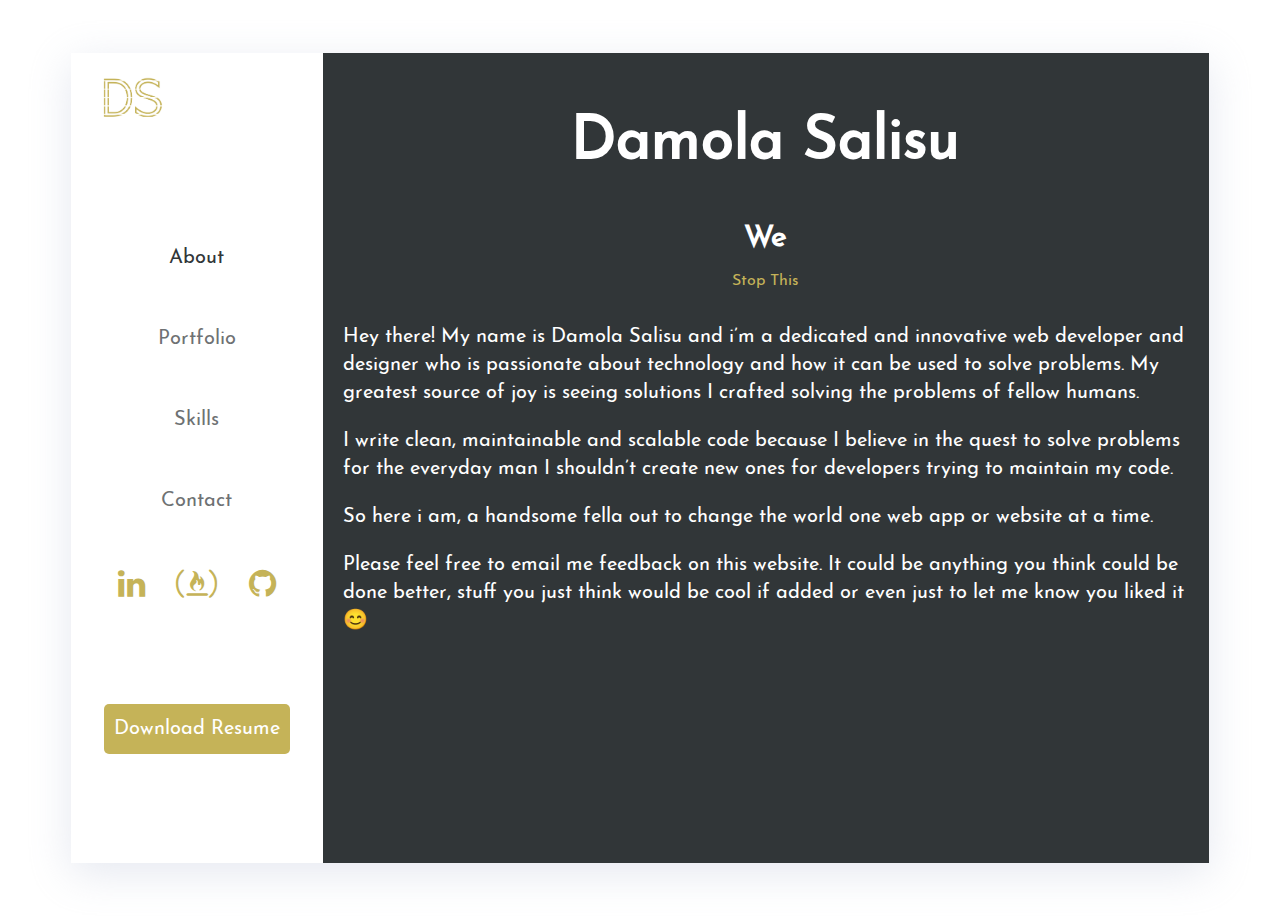
==== index.html @ 0ae5181b "add wsb" ====
<!DOCTYPE html><html lang="en"> <head> <script async src="https://www.googletagmanager.com/gtag/js?id=UA-131790087-1" ></script> <script>window.dataLayer=window.dataLayer || []; function gtag(){dataLayer.push(arguments);}gtag("js", new Date()); gtag("config", "UA-131790087-1"); </script> <meta charset="UTF-8"/> <title>Damola Salisu's Portfolio Page!</title> <meta name="viewport" content="width=device-width,initial-scale=1.0"/> <meta http-equiv="X-UA-Compatible" content="ie=edge"/> <meta name="keywords" content="Front End Developer, FrontEnd Developer, Web Developer, Back End Developer, Website, Website Builder, Affordable Website, Affordable Web Developer, Digital Marketer, Developer Nigeria, Nigeria, Nigerian programmer"/> <meta name="description" content="Damola Salisu is a Web developer and designer in Lagos, Nigeria."/> <meta name="theme-color" content="#C5B358"/> <link rel="shortcut icon" type="image/png" href="img/DS_Logo-Icon.png"/> <link rel="canonical" href="https://damola.dev/"/> <link rel="stylesheet" type="text/css" href="css/site.min.css"/> <link rel="stylesheet" type="text/css" href="https://cdnjs.cloudflare.com/ajax/libs/font-awesome/4.7.0/css/font-awesome.min.css"/> </head> <body> <main class="main-card"> <nav class="main-card-nav"> <img src="img/DS Logo white Background.png" alt="Damola Salisu Logo"/> <ul class="main-card-nav-list"> <li class="main-card-nav-item"> <a tab="about" class="main-card-nav-link active-link" id="about-link" > About </a> </li><li class="main-card-nav-item portfolio-list-item"> <a tab="portfolio" class="main-card-nav-link portfolio-link" id="portfolio-link" > Portfolio </a> </li><li class="main-card-nav-item"> <a tab="skills" class="main-card-nav-link" id="skills-link"> Skills </a> </li><li class="main-card-nav-item"> <a tab="contact" class="main-card-nav-link" id="contact-link"> Contact </a> </li></ul> <section class="page-links"> <a class="page-link" href="https://www.linkedin.com/in/damola-salisu-350ba579/" target="_blank" title="Linkedin" rel="noreferrer" > <i class="fa fa-2x fa-linkedin"> </i> </a> <a class="page-link" href="https://www.freecodecamp.org/dsalz" target="_blank" title="FreeCodeCamp" rel="noreferrer" > <i class="fa fa-2x fa-free-code-camp"> </i> </a> <a class="page-link" href="https://github.com/Dsalz" target="_blank" title="Github" rel="noreferrer" > <i class="fa fa-2x fa-github"> </i> </a> </section> <a href="/new-assets/Damola%20Salisu%20CV.pdf" class="gold-btn resume-btn" id="dlowres" > Download Resume </a> </nav> <section class="main-card-info"> <article class="main-card-info-item active-tab about" id="about-tab"> <h1>Damola Salisu</h1> <h4 id="stuffido">Web Developer.</h4> <a class="stop-showcase-btn" id="stopShowcase">Stop This</a> <p> Hey there! My name is Damola Salisu and i’m a dedicated and innovative web developer and designer who is passionate about technology and how it can be used to solve problems. My greatest source of joy is seeing solutions I crafted solving the problems of fellow humans. </p><p> I write clean, maintainable and scalable code because I believe in the quest to solve problems for the everyday man I shouldn’t create new ones for developers trying to maintain my code. </p><p> So here i am, a handsome fella out to change the world one web app or website at a time. </p><p> Please feel free to email me feedback on this website. It could be anything you think could be done better, stuff you just think would be cool if added or even just to let me know you liked it 😊 </p></article> <article class="main-card-info-item portfolio" id="portfolio-tab"> <h1 class="main-card-info-header">Some of my work</h1> <hr class="gold-line"/> <a class="main-card-nav-link port" tab="bloks"> Bloks </a> <a class="main-card-nav-link port" tab="wsb"> WeSupportBusiness </a> <a class="main-card-nav-link port" tab="eoslocally"> EOS Locally </a> <a class="main-card-nav-link port" tab="blushup"> Blushup </a> <a class="main-card-nav-link port" tab="mooncreative"> Moon Creative </a> <a class="main-card-nav-link port" tab="AuthorsHaven"> Authors Haven </a> <a class="main-card-nav-link port" tab="ReachInfluencer"> ReachInfluencer </a> <a class="main-card-nav-link port" tab="mediax"> MediaX </a> <a class="main-card-nav-link port" tab="yarns"> Yarns </a> <a class="main-card-nav-link port" tab="SansStitches"> Sans-Stitches </a> <a class="main-card-nav-link port" tab="Valada"> Valada </a> <a class="main-card-nav-link port" tab="Thirdretail"> 3rd Retail </a> <a class="main-card-nav-link port" tab="TBCA"> TBCA </a> </article> <article class="main-card-info-item project" id="bloks-tab"> <section class="project-image-section"> <div class="project-image-section-name"> <div> <h3 class="main-card-info-header">Bloks</h3> <hr class="gold-line"/> </div></div><div class="project-image-section-item"> <img src="./img/bloks-img-1.png" alt="bloks-img-1"/> </div><div class="project-image-section-item"> <img src="./img/bloks-img-2.png" alt="bloks-img-2"/> </div><div class="project-image-section-item"> <img src="./img/bloks-img-3.png" alt="bloks-img-3"/> </div></section> <section class="project-image-info"> <p> Worked on the frontend of this cryptocurrency platform using Vue and Vuex </p><a tab="portfolio" class="main-card-nav-link portfolio-project-return-link" > <- Back to portfolio </a> <a href="https://bloks.io" target="_blank" class="gold-btn" rel="noreferrer" > Visit Site </a> </section> </article> <article class="main-card-info-item project" id="wsb-tab"> <section class="project-image-section"> <div class="project-image-section-name"> <div> <h3 class="main-card-info-header">WeSupportBusiness</h3> <hr class="gold-line"/> </div></div><div class="project-image-section-item"> <img src="./img/wsb-img-1.png" alt="wsb-img-1"/> </div><div class="project-image-section-item"> <img src="./img/wsb-img-2.png" alt="wsb-img-2"/> </div><div class="project-image-section-item"> <img src="./img/wsb-img-3.png" alt="wsb-img-3"/> </div></section> <section class="project-image-info"> <p> I Worked on the frontend of this platform which was built to help businesses get cash inflow during the COVID-19 pandemic using React and Redux </p><a tab="portfolio" class="main-card-nav-link portfolio-project-return-link"> <- Back to portfolio </a> <a href="https://wesupport.business" target="_blank" class="gold-btn" rel="noreferrer"> Visit Site </a> </section> </article> <article class="main-card-info-item project" id="blushup-tab"> <section class="project-image-section"> <div class="project-image-section-name"> <div> <h3 class="main-card-info-header">Blushup</h3> <hr class="gold-line"/> </div></div><div class="project-image-section-item"> <img src="./img/blushup-img-1.png" alt="blushup-img-1"/> </div><div class="project-image-section-item"> <img src="./img/blushup-img-2.png" alt="blushup-img-2"/> </div><div class="project-image-section-item"> <img src="./img/blushup-img-3.png" alt="blushup-img-3"/> </div></section> <section class="project-image-info"> <p> Built out the frontend for the entire platform using React and used Redux for state management </p><a tab="portfolio" class="main-card-nav-link portfolio-project-return-link"> <- Back to portfolio </a> <a href="http://blushup.herokuapp.com" target="_blank" class="gold-btn" rel="noreferrer" > Visit Site </a> </section> </article> <article class="main-card-info-item project" id="eoslocally-tab"> <section class="project-image-section"> <div class="project-image-section-name"> <div> <h3 class="main-card-info-header">EOS Locally</h3> <hr class="gold-line"/> </div></div><div class="project-image-section-item"> <img src="./img/eos-locally-img-1.png" alt="eos-locally-img-1"/> </div><div class="project-image-section-item"> <img src="./img/eos-locally-img-2.png" alt="eos-locally-img-2"/> </div><div class="project-image-section-item"> <img src="./img/eos-locally-img-3.png" alt="eos-locally-img-3"/> </div></section> <section class="project-image-info"> <p> Worked on the frontend of this platform using Vue and used Prismic as the blog engine </p><a tab="portfolio" class="main-card-nav-link portfolio-project-return-link"> <- Back to portfolio </a> <a href="http://eoslocally.com" target="_blank" class="gold-btn" rel="noreferrer" > Visit Site </a> </section> </article> <article class="main-card-info-item project" id="mooncreative-tab"> <section class="project-image-section"> <div class="project-image-section-name"> <div> <h3 class="main-card-info-header">Moon Creative</h3> <hr class="gold-line"/> </div></div><div class="project-image-section-item"> <img src="./img/moon-creative-img-1.png" alt="moon-creative-img-1"/> </div><div class="project-image-section-item"> <img src="./img/moon-creative-img-2.png" alt="moon-creative-img-2"/> </div><div class="project-image-section-item"> <img src="./img/moon-creative-img-3.png" alt="moon-creative-img-3"/> </div></section> <section class="project-image-info"> <p> Worked on this platform using HTML, CSS and Javascript </p><a tab="portfolio" class="main-card-nav-link portfolio-project-return-link"> <- Back to portfolio </a> <a href="http://damola.dev/moonCreative" target="_blank" class="gold-btn" rel="noreferrer" > Visit Site </a> </section> </article> <article class="main-card-info-item project" id="AuthorsHaven-tab"> <section class="project-image-section"> <div class="project-image-section-name"> <h3 class="main-card-info-header">Authors Haven</h3> <hr class="gold-line"/> </div><div class="project-image-section-item"> <img src="./img/AuthorsHaven Landing.png" alt="authorshaven-img-1"/> </div><div class="project-image-section-item"> <img src="./img/AuthorsHaven Dashboard.png" alt="authorshaven-img-2"/> </div><div class="project-image-section-item"> <img src="./img/AuthorsHaven Article.png" alt="authorshaven-img-3"/> </div></section> <section class="project-image-info"> <p> Worked on the development team where I designed a lot of the user interface, coded the front end with React/Redux and the backend with Node, Express and PostgreSQL </p><a tab="portfolio" class="main-card-nav-link portfolio-project-return-link"> <- Back to portfolio </a> <a href="https://authorshaven-client.herokuapp.com" target="_blank" class="gold-btn" rel="noreferrer" > Visit Site </a> </section> </article> <article class="main-card-info-item project" id="ReachInfluencer-tab"> <section class="project-image-section"> <div class="project-image-section-name"> <div> <h3 class="main-card-info-header">ReachInfluencer</h3> <hr class="gold-line"/> </div></div><div class="project-image-section-item"> <img src="./img/ReachInflencer Login.png" alt="reachinfluencer-img-1"/> </div><div class="project-image-section-item"> <img src="./img/ReachInflencer Dashboard.png" alt="reachinfluencer-img-2"/> </div><div class="project-image-section-item"> <img src="./img/ReachInflencer Messaging.png" alt="reachinfluencer-img-3"/> </div></section> <section class="project-image-info"> <p> Built the user interface for the platform using Nuxtjs (a vue framework) and used Vuex for state management </p><a tab="portfolio" class="main-card-nav-link portfolio-project-return-link"> <- Back to portfolio </a> <a href="https://project-famzing.herokuapp.com" target="_blank" class="gold-btn" rel="noreferrer" > Visit Site </a> </section> </article> <article class="main-card-info-item project" id="mediax-tab"> <section class="project-image-section"> <div class="project-image-section-name"> <div> <h3 class="main-card-info-header">MediaX</h3> <hr class="gold-line"/> </div></div><div class="project-image-section-item"> <img src="./img/MediaX Landing.jpg" alt="mediax-img-1"/> </div><div class="project-image-section-item"> <img src="./img/MediaX Login.jpg" alt="mediax-img-2"/> </div><div class="project-image-section-item"> <img src="./img/MediaX Dashboard.jpg" alt="mediax-img-3"/> </div></section> <section class="project-image-info"> <p> Built the backend of the platform using ASP.Net MVC and worked with the front end team to build a lot of the user interface using SASS, ES6 Javascript and Html </p><a tab="portfolio" class="main-card-nav-link portfolio-project-return-link"> <- Back to portfolio </a> <a href="http://mediaexafrica.com" target="_blank" class="gold-btn" rel="noreferrer" > Visit Site </a> </section> </article> <article class="main-card-info-item project" id="yarns-tab"> <section class="project-image-section"> <div class="project-image-section-name"> <div> <h3 class="main-card-info-header">Yarns</h3> <hr class="gold-line"/> </div></div><div class="project-image-section-item"> <img src="./img/Yarns Landing DayMode.jpg" alt="yarns-img-1"/> </div><div class="project-image-section-item"> <img src="./img/Yarns NightMode.jpg" alt="yarns-img-2"/> </div><div class="project-image-section-item"> <img src="./img/Yarns Room.jpg" alt="yarns-img-3"/> </div></section> <section class="project-image-info"> <p> Built this forums website using React and Redux for the user interface, Node and Express for the server side logic and Mongo DB for storage </p><a tab="portfolio" class="main-card-nav-link portfolio-project-return-link"> <- Back to portfolio </a> <a href="https://yarn-s.herokuapp.com" target="_blank" class="gold-btn" rel="noreferrer" > Visit Site </a> </section> </article> <article class="main-card-info-item project" id="SansStitches-tab"> <section class="project-image-section"> <div class="project-image-section-name"> <div> <h3 class="main-card-info-header">Sans-Stitches</h3> <hr class="gold-line"/> </div></div><div class="project-image-section-item"> <img src="./img/Sans-Stitches Landing.jpg" alt="SansStitches-img-1"/> </div><div class="project-image-section-item"> <img src="./img/Sans-Stitches Dashboard.jpeg" alt="SansStitches-img-2"/> </div><div class="project-image-section-item"> <img src="./img/Sans-Stitches record details.jpeg" alt="SansStitches-img-3"/> </div></section> <section class="project-image-info"> <p> Built a platform for reporting corruption and grievances to the government using React and Redux for the front end and Node & Express for writing the APIs. PostgreSQL used for data persistence. </p><a tab="portfolio" class="main-card-nav-link portfolio-project-return-link"> <- Back to portfolio </a> <a href="https://sans-stitches-react.herokuapp.com" target="_blank" class="gold-btn" rel="noreferrer" > Visit Site </a> </section> </article> <article class="main-card-info-item project" id="Valada-tab"> <section class="project-image-section"> <div class="project-image-section-name"> <div> <h3 class="main-card-info-header">Valada Hotels</h3> <hr class="gold-line"/> </div></div><div class="project-image-section-item"> <img src="./img/Valada Landing.png" alt="valada-img-1"/> </div><div class="project-image-section-item"> <img src="./img/Valada Contact.png" alt="valada-img-2"/> </div><div class="project-image-section-item"> <img src="./img/Valada Rooms.png" alt="valada-img-3"/> </div></section> <section class="project-image-info"> <p> Built the user interface for the platform using HTML, CSS and Javascript </p><a tab="portfolio" class="main-card-nav-link portfolio-project-return-link"> <- Back to portfolio </a> <a href="http://valadahotels.com" target="_blank" class="gold-btn" rel="noreferrer" > Visit Site </a> </section> </article> <article class="main-card-info-item project" id="Thirdretail-tab"> <section class="project-image-section"> <div class="project-image-section-name"> <div> <h3 class="main-card-info-header">3rd Retail</h3> <hr class="gold-line"/> </div></div><div class="project-image-section-item"> <img src="./img/3rdRetail Landing.jpg" alt="3rdretail-img-1"/> </div><div class="project-image-section-item"> <img src="./img/3rd Retail SignUp.jpg" alt="3rdretail-img-2"/> </div><div class="project-image-section-item"> <img src="./img/3rd Retail Resellers.jpg" alt="3rdretail-img-3"/> </div></section> <section class="project-image-info"> <p> Worked on a team of front-end developers to build the user interface for the platform using HTML, SASS, Bootstrap and Javascript </p><a tab="portfolio" class="main-card-nav-link portfolio-project-return-link"> <- Back to portfolio </a> <a href="https://3rdretailafrica.com" target="_blank" class="gold-btn" rel="noreferrer" > Visit Site </a> </section> </article> <article class="main-card-info-item project" id="TBCA-tab"> <section class="project-image-section"> <div class="project-image-section-name"> <div> <h3 class="main-card-info-header">TBCA</h3> <hr class="gold-line"/> </div></div><div class="project-image-section-item"> <img src="./img/TBCA Landing.png" alt="TBCA-img-1"/> </div><div class="project-image-section-item"> <img src="./img/TBCA Dashboard.png" alt="TBCA-img-2"/> </div><div class="project-image-section-item"> <img src="./img/TBCA Signup.png" alt="TBCA-img-3"/> </div></section> <section class="project-image-info"> <p> Worked on the back end logic for the platform using Node, Express and MongoDB </p><a tab="portfolio" class="main-card-nav-link portfolio-project-return-link"> <- Back to portfolio </a> <a href="http://tbca.co" target="_blank" class="gold-btn" rel="noreferrer" > Visit Site </a> </section> </article> <article class="main-card-info-item skills" id="skills-tab"> <h1 class="main-card-info-header">Skills</h1> <hr class="gold-line"/> <section class="skill-section"> <h3>Front End Web Development</h3> <div class="skill-section-skills"> <span>HTML</span> <span>CSS</span> <span>SASS</span> <span>LESS</span> <span>Bootstrap</span> <span>Javascript</span> <span>Jquery</span> <span>React</span> <span>React Native</span> <span>Redux</span> <span>Vue</span> <span>Vuex</span> <span>Nuxt</span> <span>Next</span> </div></section> <section class="skill-section"> <h3>Back End Web Development</h3> <div class="skill-section-skills"> <span>C#</span> <span>ASP.Net MVC</span> <span>Node</span> <span>Express</span> <span>RESTful API</span> <span>Graph QL</span> <span>Mongo DB</span> <span>PostgreSQL</span> <span>MSSQL</span> <span>MYSQL</span> </div></section> <section class="skill-section"> <h3>Web/Graphics Design</h3> <div class="skill-section-skills"> <span>Sketch</span> <span>Illustrator</span> <span>Photoshop</span> <span>Adobe XD</span> <span>Figma</span> </div></section> <section class="skill-section"> <h3>CI/CD and Testing</h3> <div class="skill-section-skills"> <span>Travis CI</span> <span>Circle CI</span> <span>Heroku</span> <span>Netlify</span> <span>Mocha</span> <span>Chai</span> <span>Jasmine</span> <span>Jest</span> <span>Enzyme</span> </div></section> </article> <article class="main-card-info-item contact" id="contact-tab"> <h1 class="main-card-info-header">Contact</h1> <hr class="gold-line"/> <p>Want to work with me?</p><p>Lets have a chat</p><div class="contact-card"> <i class="fa fa-2x fa-envelope"></i> <p>salisu.damola@yahoo.com</p></div><div class="contact-card"> <i class="fa fa-2x fa-phone"></i> <p>+2348146292275</p></div></article> </section> </main> <script src="js/site.min.js"></script> </body></html>
---- css/site.min.css ----
@font-face{src: url('../fonts/JosefinSans-Regular.ttf'); src: url('../fonts/JosefinSans-Regular.ttf') format('truetype'); font-family: 'Josie';}body{font-family: 'Josie', 'Open Sans', sans-serif !important; background: #fff; display: flex; align-items: center; min-height: 100vh;}a{text-decoration: none; cursor: pointer;}ul{list-style-type: none; padding: 0;}.gold-line{border: 2px solid #c5b358; margin: 0 auto; margin-top: -25px;}.main-card{width: 90%; min-height: 90vh; animation: peekaboo 0.8s linear; margin: 30px auto; display: flex; box-shadow: 0 0.625rem 2.5rem 0 rgba(198, 203, 222, 0.45);}@keyframes peekaboo{0%{transform: scale(0.01); opacity: 0.1;}50%{transform: scale(0.5); opacity: 0.5;}100%{transform: scale(1); opacity: 1;}}.main-card-nav{width: 20%; padding: 15px; text-align: left; background: #ffffff; display: flex; flex-wrap: wrap;}.main-card-nav li a,.main-card-sub-list li a{color: #313638 !important; opacity: 0.7; z-index: 4;}.main-card-nav li a:hover,.main-card-sub-list li a:hover{opacity: 1;}.main-card-nav img{width: 95px; height: 60px;}.main-card-nav-list{text-align: center; width: 100%; display: flex; flex-wrap: wrap;}.main-card-nav-item,.main-card-sub-list-item{width: 100%; text-align: center; font-size: 20px; margin: 20px 0;}.portfolio-link{position: relative;}.portfolio-list-item{position: relative;}.active-link{opacity: 1 !important;}.main-card-sub-list{margin-top: 10px; text-align: center; width: 80%; display: none; flex-wrap: wrap; margin-left: auto;}.shown{display: flex; z-index: 5;}.main-card-sub-list-item{margin: 10px 0; font-size: 16px;}.page-links{width: 100%; display: flex; justify-content: space-evenly;}.page-link{color: #c5b358 !important; transition: all 0.2s ease-in-out;}.page-link:hover{transform: scale(1.2); transition: all 0.2s ease-in-out;}.gold-btn{background: #c5b358; border-radius: 5px; padding: 15px 10px; font-size: 20px; width: fit-content; height: fit-content; transition: all 0.2s linear;}.gold-btn:hover{transition: all 0.2s linear; transform: scale(1.1);}.resume-btn{color: #ffffff !important; display: block; margin: 20px auto 10px;}.main-card-info{width: 80%; background: #313638; color: #ffffff;}.main-card-info ,.main-card-nav{max-height: 90vh; overflow-y: auto;}.main-card-info-item{display: none; position: relative;}.active-tab{display: block; height: 100%; box-sizing: border-box;}.about{padding: 20px; position: relative;}.about h1{text-align: center; font-size: 60px; margin-bottom: 150px;}.about h4{text-align: center; width: calc(100% - 40px); font-size: 30px; position: absolute; top: 170px; left: 0; right: 0; margin: 0 auto;}.about h4 > span{color: #c5b358;}.about .stop-showcase-btn{position: absolute; top: 220px; left: 0; right: 0; margin: 0 auto; width: fit-content; color: #c5b358;}.about p{text-align: left; font-size: 20px; line-height: 28px;}.main-card-info-header{font-size: 35px;}.portfolio{padding: 20px; text-align: center;}.portfolio hr{width: 150px;}.portfolio a{display: block; width: fit-content; margin: 30px auto 10px; color: #c5b358 !important; font-size: 20px;}.portfolio a:hover,.project-image-info a.portfolio-project-return-link:hover{text-decoration: underline;}.portfolio a:last-of-type{margin-bottom: 40px;}.project-image-section{display: flex; flex-wrap: wrap; justify-content: space-between; padding: 15px 15px 0;}.project-image-section-name,.project-image-section-item{width: calc(50% - 2.5px); max-height: 300px;}.project-image-section-name{display: flex; flex-wrap: wrap; justify-content: center; align-items: center; position: relative;}.project-image-section-name h3{width: 100%; text-align: center;}.project-image-section-name hr{width: 80px;}.project-image-section-item{margin-bottom: 5px;}.project-image-section-item img{height: 100%; width: 100%;}.project-image-info{padding: 15px; margin-bottom: 30px;}.project-image-info p{font-size: 20px; line-height: 120%; padding-top: 5px; display: flex; align-items: center;}.project-image-info a{color: #313638;}.project-image-info a.gold-btn{right: 15px; bottom: 10px; float: right;}.project-image-info a.portfolio-project-return-link{color: #c5b358; font-size: 20px; position: relative; bottom: -15px;}.skills{padding: 20px;}.skills h1{text-align: center;}.skills hr{width: 50px;}.skill-section{width: 90%; padding: 60px 10px 10px; margin: 30px auto; border: 1px solid #c5b358; border-radius: 5px; position: relative;}.skill-section h3{position: absolute; top: -20px; left: 0; background: #c5b358; width: fit-content; padding: 10px; color: #313638; font-size: 20px;}.skill-section-skills{display: flex; flex-wrap: wrap; width: 100%;}.skill-section-skills span{padding: 5px; background: #ffffff; color: #313638; margin: 5px; border-radius: 2px; font-size: 16px;}.contact{padding: 20px; text-align: center; font-size: 20px;}.contact hr{width: 80px;}.contact-card{position: relative; height: 100px; width: 350px; background: #fff; margin: 40px auto 10px;}.contact-card i{position: absolute; top: 5px; left: 10px; color: #c5b358;}.contact-card p{position: absolute; bottom: 5px; right: 10px; margin: 0; color: #313638;}@media screen and (max-width: 1137px){.gold-btn{font-size: 16px;}}@media screen and (max-width: 950px){.main-card-nav{padding: 0; width: 25%;}.main-card{width: 98%;}.main-card-info{width: 75%;}.project-image-info p{font-size: 18px;}}@media screen and (max-width: 780px){.main-card-info{max-height: 5000vh; height: auto;}.main-card-nav, .main-card-info{overflow-y: initial;}.main-card{flex-direction: column;}.main-card-nav img{order: 1;}.main-card-nav-list{order: 3; padding: 0 20px; justify-content: space-evenly;}.main-card-nav-item, .main-card-sub-list-item{width: fit-content; margin: 10px 20px;}.main-card-sub-list-item, .main-card-nav, .main-card-info, .project-image-section-name, .project-image-section-item, .contact-card{width: 100%;}.page-links{justify-content: center; order: 4; margin: 15px 0;}.page-link{margin: 0 10px;}.resume-btn{order: 2; margin-right: 20px; margin-top: 10px;}.dropped{margin-bottom: 170px;}.main-card-sub-list{width: fit-content; position: absolute; top: 10px; left: 0; background: #ffffff;}.project-image-section-name, .project-image-section-item{max-height: 400px;}.project-image-section-name{height: fit-content; margin-bottom: 40px;}.project-image-info{padding-top: 0; padding-bottom: 50px;}.project-image-section-name hr{top: 95px;}.about h1{font-size: 40px; margin-bottom: 170px;}.about .stop-showcase-btn{top: 200px;}.about h4{font-size: 25px; top: 150px;}.about p{font-size: 18px;}.project-image-info a.portfolio-project-return-link{font-size: 16px;}}@media screen and (max-width: 475px){.main-card-nav-item, .main-card-sub-list-item{width: fit-content; margin: 10px 6px; font-size: 15px;}.skill-section h3{min-width: 100%; box-sizing: border-box; text-align: center;}}
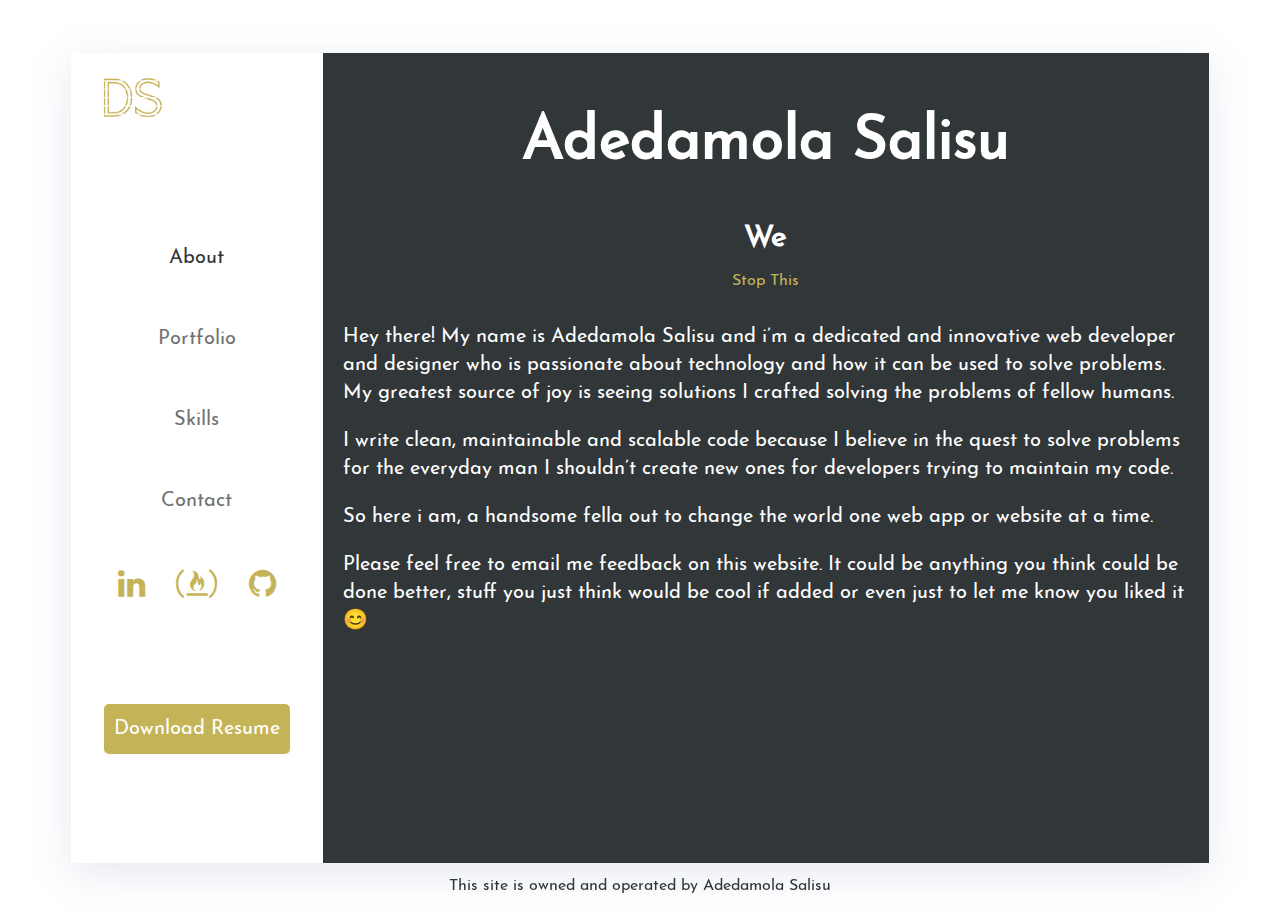
==== commit 7dadc259: "add disclaimer" ====
--- a/index.html
+++ b/index.html
@@ -1 +1 @@
-<!DOCTYPE html><html lang="en"> <head> <script async src="https://www.googletagmanager.com/gtag/js?id=UA-131790087-1" ></script> <script>window.dataLayer=window.dataLayer || []; function gtag(){dataLayer.push(arguments);}gtag("js", new Date()); gtag("config", "UA-131790087-1"); </script> <meta charset="UTF-8"/> <title>Damola Salisu's Portfolio Page!</title> <meta name="viewport" content="width=device-width,initial-scale=1.0"/> <meta http-equiv="X-UA-Compatible" content="ie=edge"/> <meta name="keywords" content="Front End Developer, FrontEnd Developer, Web Developer, Back End Developer, Website, Website Builder, Affordable Website, Affordable Web Developer, Digital Marketer, Developer Nigeria, Nigeria, Nigerian programmer"/> <meta name="description" content="Damola Salisu is a Web developer and designer in Lagos, Nigeria."/> <meta name="theme-color" content="#C5B358"/> <link rel="shortcut icon" type="image/png" href="img/DS_Logo-Icon.png"/> <link rel="canonical" href="https://damola.dev/"/> <link rel="stylesheet" type="text/css" href="css/site.min.css"/> <link rel="stylesheet" type="text/css" href="https://cdnjs.cloudflare.com/ajax/libs/font-awesome/4.7.0/css/font-awesome.min.css"/> </head> <body> <main class="main-card"> <nav class="main-card-nav"> <img src="img/DS Logo white Background.png" alt="Damola Salisu Logo"/> <ul class="main-card-nav-list"> <li class="main-card-nav-item"> <a tab="about" class="main-card-nav-link active-link" id="about-link" > About </a> </li><li class="main-card-nav-item portfolio-list-item"> <a tab="portfolio" class="main-card-nav-link portfolio-link" id="portfolio-link" > Portfolio </a> </li><li class="main-card-nav-item"> <a tab="skills" class="main-card-nav-link" id="skills-link"> Skills </a> </li><li class="main-card-nav-item"> <a tab="contact" class="main-card-nav-link" id="contact-link"> Contact </a> </li></ul> <section class="page-links"> <a class="page-link" href="https://www.linkedin.com/in/damola-salisu-350ba579/" target="_blank" title="Linkedin" rel="noreferrer" > <i class="fa fa-2x fa-linkedin"> </i> </a> <a class="page-link" href="https://www.freecodecamp.org/dsalz" target="_blank" title="FreeCodeCamp" rel="noreferrer" > <i class="fa fa-2x fa-free-code-camp"> </i> </a> <a class="page-link" href="https://github.com/Dsalz" target="_blank" title="Github" rel="noreferrer" > <i class="fa fa-2x fa-github"> </i> </a> </section> <a href="/new-assets/Damola%20Salisu%20CV.pdf" class="gold-btn resume-btn" id="dlowres" > Download Resume </a> </nav> <section class="main-card-info"> <article class="main-card-info-item active-tab about" id="about-tab"> <h1>Damola Salisu</h1> <h4 id="stuffido">Web Developer.</h4> <a class="stop-showcase-btn" id="stopShowcase">Stop This</a> <p> Hey there! My name is Damola Salisu and i’m a dedicated and innovative web developer and designer who is passionate about technology and how it can be used to solve problems. My greatest source of joy is seeing solutions I crafted solving the problems of fellow humans. </p><p> I write clean, maintainable and scalable code because I believe in the quest to solve problems for the everyday man I shouldn’t create new ones for developers trying to maintain my code. </p><p> So here i am, a handsome fella out to change the world one web app or website at a time. </p><p> Please feel free to email me feedback on this website. It could be anything you think could be done better, stuff you just think would be cool if added or even just to let me know you liked it 😊 </p></article> <article class="main-card-info-item portfolio" id="portfolio-tab"> <h1 class="main-card-info-header">Some of my work</h1> <hr class="gold-line"/> <a class="main-card-nav-link port" tab="bloks"> Bloks </a> <a class="main-card-nav-link port" tab="wsb"> WeSupportBusiness </a> <a class="main-card-nav-link port" tab="eoslocally"> EOS Locally </a> <a class="main-card-nav-link port" tab="blushup"> Blushup </a> <a class="main-card-nav-link port" tab="mooncreative"> Moon Creative </a> <a class="main-card-nav-link port" tab="AuthorsHaven"> Authors Haven </a> <a class="main-card-nav-link port" tab="ReachInfluencer"> ReachInfluencer </a> <a class="main-card-nav-link port" tab="mediax"> MediaX </a> <a class="main-card-nav-link port" tab="yarns"> Yarns </a> <a class="main-card-nav-link port" tab="SansStitches"> Sans-Stitches </a> <a class="main-card-nav-link port" tab="Valada"> Valada </a> <a class="main-card-nav-link port" tab="Thirdretail"> 3rd Retail </a> <a class="main-card-nav-link port" tab="TBCA"> TBCA </a> </article> <article class="main-card-info-item project" id="bloks-tab"> <section class="project-image-section"> <div class="project-image-section-name"> <div> <h3 class="main-card-info-header">Bloks</h3> <hr class="gold-line"/> </div></div><div class="project-image-section-item"> <img src="./img/bloks-img-1.png" alt="bloks-img-1"/> </div><div class="project-image-section-item"> <img src="./img/bloks-img-2.png" alt="bloks-img-2"/> </div><div class="project-image-section-item"> <img src="./img/bloks-img-3.png" alt="bloks-img-3"/> </div></section> <section class="project-image-info"> <p> Worked on the frontend of this cryptocurrency platform using Vue and Vuex </p><a tab="portfolio" class="main-card-nav-link portfolio-project-return-link" > <- Back to portfolio </a> <a href="https://bloks.io" target="_blank" class="gold-btn" rel="noreferrer" > Visit Site </a> </section> </article> <article class="main-card-info-item project" id="wsb-tab"> <section class="project-image-section"> <div class="project-image-section-name"> <div> <h3 class="main-card-info-header">WeSupportBusiness</h3> <hr class="gold-line"/> </div></div><div class="project-image-section-item"> <img src="./img/wsb-img-1.png" alt="wsb-img-1"/> </div><div class="project-image-section-item"> <img src="./img/wsb-img-2.png" alt="wsb-img-2"/> </div><div class="project-image-section-item"> <img src="./img/wsb-img-3.png" alt="wsb-img-3"/> </div></section> <section class="project-image-info"> <p> I Worked on the frontend of this platform which was built to help businesses get cash inflow during the COVID-19 pandemic using React and Redux </p><a tab="portfolio" class="main-card-nav-link portfolio-project-return-link"> <- Back to portfolio </a> <a href="https://wesupport.business" target="_blank" class="gold-btn" rel="noreferrer"> Visit Site </a> </section> </article> <article class="main-card-info-item project" id="blushup-tab"> <section class="project-image-section"> <div class="project-image-section-name"> <div> <h3 class="main-card-info-header">Blushup</h3> <hr class="gold-line"/> </div></div><div class="project-image-section-item"> <img src="./img/blushup-img-1.png" alt="blushup-img-1"/> </div><div class="project-image-section-item"> <img src="./img/blushup-img-2.png" alt="blushup-img-2"/> </div><div class="project-image-section-item"> <img src="./img/blushup-img-3.png" alt="blushup-img-3"/> </div></section> <section class="project-image-info"> <p> Built out the frontend for the entire platform using React and used Redux for state management </p><a tab="portfolio" class="main-card-nav-link portfolio-project-return-link"> <- Back to portfolio </a> <a href="http://blushup.herokuapp.com" target="_blank" class="gold-btn" rel="noreferrer" > Visit Site </a> </section> </article> <article class="main-card-info-item project" id="eoslocally-tab"> <section class="project-image-section"> <div class="project-image-section-name"> <div> <h3 class="main-card-info-header">EOS Locally</h3> <hr class="gold-line"/> </div></div><div class="project-image-section-item"> <img src="./img/eos-locally-img-1.png" alt="eos-locally-img-1"/> </div><div class="project-image-section-item"> <img src="./img/eos-locally-img-2.png" alt="eos-locally-img-2"/> </div><div class="project-image-section-item"> <img src="./img/eos-locally-img-3.png" alt="eos-locally-img-3"/> </div></section> <section class="project-image-info"> <p> Worked on the frontend of this platform using Vue and used Prismic as the blog engine </p><a tab="portfolio" class="main-card-nav-link portfolio-project-return-link"> <- Back to portfolio </a> <a href="http://eoslocally.com" target="_blank" class="gold-btn" rel="noreferrer" > Visit Site </a> </section> </article> <article class="main-card-info-item project" id="mooncreative-tab"> <section class="project-image-section"> <div class="project-image-section-name"> <div> <h3 class="main-card-info-header">Moon Creative</h3> <hr class="gold-line"/> </div></div><div class="project-image-section-item"> <img src="./img/moon-creative-img-1.png" alt="moon-creative-img-1"/> </div><div class="project-image-section-item"> <img src="./img/moon-creative-img-2.png" alt="moon-creative-img-2"/> </div><div class="project-image-section-item"> <img src="./img/moon-creative-img-3.png" alt="moon-creative-img-3"/> </div></section> <section class="project-image-info"> <p> Worked on this platform using HTML, CSS and Javascript </p><a tab="portfolio" class="main-card-nav-link portfolio-project-return-link"> <- Back to portfolio </a> <a href="http://damola.dev/moonCreative" target="_blank" class="gold-btn" rel="noreferrer" > Visit Site </a> </section> </article> <article class="main-card-info-item project" id="AuthorsHaven-tab"> <section class="project-image-section"> <div class="project-image-section-name"> <h3 class="main-card-info-header">Authors Haven</h3> <hr class="gold-line"/> </div><div class="project-image-section-item"> <img src="./img/AuthorsHaven Landing.png" alt="authorshaven-img-1"/> </div><div class="project-image-section-item"> <img src="./img/AuthorsHaven Dashboard.png" alt="authorshaven-img-2"/> </div><div class="project-image-section-item"> <img src="./img/AuthorsHaven Article.png" alt="authorshaven-img-3"/> </div></section> <section class="project-image-info"> <p> Worked on the development team where I designed a lot of the user interface, coded the front end with React/Redux and the backend with Node, Express and PostgreSQL </p><a tab="portfolio" class="main-card-nav-link portfolio-project-return-link"> <- Back to portfolio </a> <a href="https://authorshaven-client.herokuapp.com" target="_blank" class="gold-btn" rel="noreferrer" > Visit Site </a> </section> </article> <article class="main-card-info-item project" id="ReachInfluencer-tab"> <section class="project-image-section"> <div class="project-image-section-name"> <div> <h3 class="main-card-info-header">ReachInfluencer</h3> <hr class="gold-line"/> </div></div><div class="project-image-section-item"> <img src="./img/ReachInflencer Login.png" alt="reachinfluencer-img-1"/> </div><div class="project-image-section-item"> <img src="./img/ReachInflencer Dashboard.png" alt="reachinfluencer-img-2"/> </div><div class="project-image-section-item"> <img src="./img/ReachInflencer Messaging.png" alt="reachinfluencer-img-3"/> </div></section> <section class="project-image-info"> <p> Built the user interface for the platform using Nuxtjs (a vue framework) and used Vuex for state management </p><a tab="portfolio" class="main-card-nav-link portfolio-project-return-link"> <- Back to portfolio </a> <a href="https://project-famzing.herokuapp.com" target="_blank" class="gold-btn" rel="noreferrer" > Visit Site </a> </section> </article> <article class="main-card-info-item project" id="mediax-tab"> <section class="project-image-section"> <div class="project-image-section-name"> <div> <h3 class="main-card-info-header">MediaX</h3> <hr class="gold-line"/> </div></div><div class="project-image-section-item"> <img src="./img/MediaX Landing.jpg" alt="mediax-img-1"/> </div><div class="project-image-section-item"> <img src="./img/MediaX Login.jpg" alt="mediax-img-2"/> </div><div class="project-image-section-item"> <img src="./img/MediaX Dashboard.jpg" alt="mediax-img-3"/> </div></section> <section class="project-image-info"> <p> Built the backend of the platform using ASP.Net MVC and worked with the front end team to build a lot of the user interface using SASS, ES6 Javascript and Html </p><a tab="portfolio" class="main-card-nav-link portfolio-project-return-link"> <- Back to portfolio </a> <a href="http://mediaexafrica.com" target="_blank" class="gold-btn" rel="noreferrer" > Visit Site </a> </section> </article> <article class="main-card-info-item project" id="yarns-tab"> <section class="project-image-section"> <div class="project-image-section-name"> <div> <h3 class="main-card-info-header">Yarns</h3> <hr class="gold-line"/> </div></div><div class="project-image-section-item"> <img src="./img/Yarns Landing DayMode.jpg" alt="yarns-img-1"/> </div><div class="project-image-section-item"> <img src="./img/Yarns NightMode.jpg" alt="yarns-img-2"/> </div><div class="project-image-section-item"> <img src="./img/Yarns Room.jpg" alt="yarns-img-3"/> </div></section> <section class="project-image-info"> <p> Built this forums website using React and Redux for the user interface, Node and Express for the server side logic and Mongo DB for storage </p><a tab="portfolio" class="main-card-nav-link portfolio-project-return-link"> <- Back to portfolio </a> <a href="https://yarn-s.herokuapp.com" target="_blank" class="gold-btn" rel="noreferrer" > Visit Site </a> </section> </article> <article class="main-card-info-item project" id="SansStitches-tab"> <section class="project-image-section"> <div class="project-image-section-name"> <div> <h3 class="main-card-info-header">Sans-Stitches</h3> <hr class="gold-line"/> </div></div><div class="project-image-section-item"> <img src="./img/Sans-Stitches Landing.jpg" alt="SansStitches-img-1"/> </div><div class="project-image-section-item"> <img src="./img/Sans-Stitches Dashboard.jpeg" alt="SansStitches-img-2"/> </div><div class="project-image-section-item"> <img src="./img/Sans-Stitches record details.jpeg" alt="SansStitches-img-3"/> </div></section> <section class="project-image-info"> <p> Built a platform for reporting corruption and grievances to the government using React and Redux for the front end and Node & Express for writing the APIs. PostgreSQL used for data persistence. </p><a tab="portfolio" class="main-card-nav-link portfolio-project-return-link"> <- Back to portfolio </a> <a href="https://sans-stitches-react.herokuapp.com" target="_blank" class="gold-btn" rel="noreferrer" > Visit Site </a> </section> </article> <article class="main-card-info-item project" id="Valada-tab"> <section class="project-image-section"> <div class="project-image-section-name"> <div> <h3 class="main-card-info-header">Valada Hotels</h3> <hr class="gold-line"/> </div></div><div class="project-image-section-item"> <img src="./img/Valada Landing.png" alt="valada-img-1"/> </div><div class="project-image-section-item"> <img src="./img/Valada Contact.png" alt="valada-img-2"/> </div><div class="project-image-section-item"> <img src="./img/Valada Rooms.png" alt="valada-img-3"/> </div></section> <section class="project-image-info"> <p> Built the user interface for the platform using HTML, CSS and Javascript </p><a tab="portfolio" class="main-card-nav-link portfolio-project-return-link"> <- Back to portfolio </a> <a href="http://valadahotels.com" target="_blank" class="gold-btn" rel="noreferrer" > Visit Site </a> </section> </article> <article class="main-card-info-item project" id="Thirdretail-tab"> <section class="project-image-section"> <div class="project-image-section-name"> <div> <h3 class="main-card-info-header">3rd Retail</h3> <hr class="gold-line"/> </div></div><div class="project-image-section-item"> <img src="./img/3rdRetail Landing.jpg" alt="3rdretail-img-1"/> </div><div class="project-image-section-item"> <img src="./img/3rd Retail SignUp.jpg" alt="3rdretail-img-2"/> </div><div class="project-image-section-item"> <img src="./img/3rd Retail Resellers.jpg" alt="3rdretail-img-3"/> </div></section> <section class="project-image-info"> <p> Worked on a team of front-end developers to build the user interface for the platform using HTML, SASS, Bootstrap and Javascript </p><a tab="portfolio" class="main-card-nav-link portfolio-project-return-link"> <- Back to portfolio </a> <a href="https://3rdretailafrica.com" target="_blank" class="gold-btn" rel="noreferrer" > Visit Site </a> </section> </article> <article class="main-card-info-item project" id="TBCA-tab"> <section class="project-image-section"> <div class="project-image-section-name"> <div> <h3 class="main-card-info-header">TBCA</h3> <hr class="gold-line"/> </div></div><div class="project-image-section-item"> <img src="./img/TBCA Landing.png" alt="TBCA-img-1"/> </div><div class="project-image-section-item"> <img src="./img/TBCA Dashboard.png" alt="TBCA-img-2"/> </div><div class="project-image-section-item"> <img src="./img/TBCA Signup.png" alt="TBCA-img-3"/> </div></section> <section class="project-image-info"> <p> Worked on the back end logic for the platform using Node, Express and MongoDB </p><a tab="portfolio" class="main-card-nav-link portfolio-project-return-link"> <- Back to portfolio </a> <a href="http://tbca.co" target="_blank" class="gold-btn" rel="noreferrer" > Visit Site </a> </section> </article> <article class="main-card-info-item skills" id="skills-tab"> <h1 class="main-card-info-header">Skills</h1> <hr class="gold-line"/> <section class="skill-section"> <h3>Front End Web Development</h3> <div class="skill-section-skills"> <span>HTML</span> <span>CSS</span> <span>SASS</span> <span>LESS</span> <span>Bootstrap</span> <span>Javascript</span> <span>Jquery</span> <span>React</span> <span>React Native</span> <span>Redux</span> <span>Vue</span> <span>Vuex</span> <span>Nuxt</span> <span>Next</span> </div></section> <section class="skill-section"> <h3>Back End Web Development</h3> <div class="skill-section-skills"> <span>C#</span> <span>ASP.Net MVC</span> <span>Node</span> <span>Express</span> <span>RESTful API</span> <span>Graph QL</span> <span>Mongo DB</span> <span>PostgreSQL</span> <span>MSSQL</span> <span>MYSQL</span> </div></section> <section class="skill-section"> <h3>Web/Graphics Design</h3> <div class="skill-section-skills"> <span>Sketch</span> <span>Illustrator</span> <span>Photoshop</span> <span>Adobe XD</span> <span>Figma</span> </div></section> <section class="skill-section"> <h3>CI/CD and Testing</h3> <div class="skill-section-skills"> <span>Travis CI</span> <span>Circle CI</span> <span>Heroku</span> <span>Netlify</span> <span>Mocha</span> <span>Chai</span> <span>Jasmine</span> <span>Jest</span> <span>Enzyme</span> </div></section> </article> <article class="main-card-info-item contact" id="contact-tab"> <h1 class="main-card-info-header">Contact</h1> <hr class="gold-line"/> <p>Want to work with me?</p><p>Lets have a chat</p><div class="contact-card"> <i class="fa fa-2x fa-envelope"></i> <p>salisu.damola@yahoo.com</p></div><div class="contact-card"> <i class="fa fa-2x fa-phone"></i> <p>+2348146292275</p></div></article> </section> </main> <script src="js/site.min.js"></script> </body></html>+<!DOCTYPE html><html lang="en"> <head> <script async src="https://www.googletagmanager.com/gtag/js?id=UA-131790087-1" ></script> <script>window.dataLayer=window.dataLayer || []; function gtag(){dataLayer.push(arguments);}gtag("js", new Date()); gtag("config", "UA-131790087-1"); </script> <meta charset="UTF-8"/> <title>Adedamola Salisu's Portfolio Page!</title> <meta name="viewport" content="width=device-width,initial-scale=1.0"/> <meta http-equiv="X-UA-Compatible" content="ie=edge"/> <meta name="keywords" content="Front End Developer, FrontEnd Developer, Web Developer, Back End Developer, Website, Website Builder, Affordable Website, Affordable Web Developer, Digital Marketer, Developer Nigeria, Nigeria, Nigerian programmer"/> <meta name="description" content="Adedamola Salisu is a Web developer and designer in Lagos, Nigeria."/> <meta name="theme-color" content="#C5B358"/> <link rel="shortcut icon" type="image/png" href="img/DS_Logo-Icon.png"/> <link rel="canonical" href="https://damola.dev/"/> <link rel="stylesheet" type="text/css" href="css/site.min.css"/> <link rel="stylesheet" type="text/css" href="https://cdnjs.cloudflare.com/ajax/libs/font-awesome/4.7.0/css/font-awesome.min.css"/> </head> <body> <main class="main-card"> <nav class="main-card-nav"> <img src="img/DS Logo white Background.png" alt="Adedamola Salisu Logo"/> <ul class="main-card-nav-list"> <li class="main-card-nav-item"> <a tab="about" class="main-card-nav-link active-link" id="about-link" > About </a> </li><li class="main-card-nav-item portfolio-list-item"> <a tab="portfolio" class="main-card-nav-link portfolio-link" id="portfolio-link" > Portfolio </a> </li><li class="main-card-nav-item"> <a tab="skills" class="main-card-nav-link" id="skills-link"> Skills </a> </li><li class="main-card-nav-item"> <a tab="contact" class="main-card-nav-link" id="contact-link"> Contact </a> </li></ul> <section class="page-links"> <a class="page-link" href="https://www.linkedin.com/in/damola-salisu-350ba579/" target="_blank" title="Linkedin" rel="noreferrer" > <i class="fa fa-2x fa-linkedin"> </i> </a> <a class="page-link" href="https://www.freecodecamp.org/dsalz" target="_blank" title="FreeCodeCamp" rel="noreferrer" > <i class="fa fa-2x fa-free-code-camp"> </i> </a> <a class="page-link" href="https://github.com/Dsalz" target="_blank" title="Github" rel="noreferrer" > <i class="fa fa-2x fa-github"> </i> </a> </section> <a href="/new-assets/Damola%20Salisu%20CV.pdf" class="gold-btn resume-btn" id="dlowres" > Download Resume </a> </nav> <section class="main-card-info"> <article class="main-card-info-item active-tab about" id="about-tab"> <h1>Adedamola Salisu</h1> <h4 id="stuffido">Web Developer.</h4> <a class="stop-showcase-btn" id="stopShowcase">Stop This</a> <p> Hey there! My name is Adedamola Salisu and i’m a dedicated and innovative web developer and designer who is passionate about technology and how it can be used to solve problems. My greatest source of joy is seeing solutions I crafted solving the problems of fellow humans. </p><p> I write clean, maintainable and scalable code because I believe in the quest to solve problems for the everyday man I shouldn’t create new ones for developers trying to maintain my code. </p><p> So here i am, a handsome fella out to change the world one web app or website at a time. </p><p> Please feel free to email me feedback on this website. It could be anything you think could be done better, stuff you just think would be cool if added or even just to let me know you liked it 😊 </p></article> <article class="main-card-info-item portfolio" id="portfolio-tab"> <h1 class="main-card-info-header">Some of my work</h1> <hr class="gold-line"/> <a class="main-card-nav-link port" tab="bloks"> Bloks </a> <a class="main-card-nav-link port" tab="wsb"> WeSupportBusiness </a> <a class="main-card-nav-link port" tab="eoslocally"> EOS Locally </a> <a class="main-card-nav-link port" tab="blushup"> Blushup </a> <a class="main-card-nav-link port" tab="Thirdretail"> 3rd Retail </a> <a class="main-card-nav-link port" tab="mooncreative"> Moon Creative </a> <a class="main-card-nav-link port" tab="AuthorsHaven"> Authors Haven </a> <a class="main-card-nav-link port" tab="SansStitches"> Sans-Stitches </a> <a class="main-card-nav-link port" tab="ReachInfluencer"> ReachInfluencer </a> <a class="main-card-nav-link port" tab="yarns"> Yarns </a> <a class="main-card-nav-link port" tab="TBCA"> TBCA </a> <a class="main-card-nav-link port" tab="Valada"> Valada </a> <a class="main-card-nav-link port" tab="mediax"> MediaX </a> </article> <article class="main-card-info-item project" id="bloks-tab"> <section class="project-image-section"> <div class="project-image-section-name"> <div> <h3 class="main-card-info-header">Bloks</h3> <hr class="gold-line"/> </div></div><div class="project-image-section-item"> <img src="./img/bloks-img-1.png" alt="bloks-img-1"/> </div><div class="project-image-section-item"> <img src="./img/bloks-img-2.png" alt="bloks-img-2"/> </div><div class="project-image-section-item"> <img src="./img/bloks-img-3.png" alt="bloks-img-3"/> </div></section> <section class="project-image-info"> <p> Worked on the frontend of this cryptocurrency platform using Vue and Vuex </p><a tab="portfolio" class="main-card-nav-link portfolio-project-return-link" > <- Back to portfolio </a> <a href="https://bloks.io" target="_blank" class="gold-btn" rel="noreferrer" > Visit Site </a> </section> </article> <article class="main-card-info-item project" id="wsb-tab"> <section class="project-image-section"> <div class="project-image-section-name"> <div> <h3 class="main-card-info-header">WeSupportBusiness</h3> <hr class="gold-line"/> </div></div><div class="project-image-section-item"> <img src="./img/wsb-img-1.png" alt="wsb-img-1"/> </div><div class="project-image-section-item"> <img src="./img/wsb-img-2.png" alt="wsb-img-2"/> </div><div class="project-image-section-item"> <img src="./img/wsb-img-3.png" alt="wsb-img-3"/> </div></section> <section class="project-image-info"> <p> I Worked on the frontend of this platform which was built to help businesses get cash inflow during the COVID-19 pandemic using React and Redux </p><a tab="portfolio" class="main-card-nav-link portfolio-project-return-link"> <- Back to portfolio </a> <a href="https://wesupport.business" target="_blank" class="gold-btn" rel="noreferrer"> Visit Site </a> </section> </article> <article class="main-card-info-item project" id="blushup-tab"> <section class="project-image-section"> <div class="project-image-section-name"> <div> <h3 class="main-card-info-header">Blushup</h3> <hr class="gold-line"/> </div></div><div class="project-image-section-item"> <img src="./img/blushup-img-1.png" alt="blushup-img-1"/> </div><div class="project-image-section-item"> <img src="./img/blushup-img-2.png" alt="blushup-img-2"/> </div><div class="project-image-section-item"> <img src="./img/blushup-img-3.png" alt="blushup-img-3"/> </div></section> <section class="project-image-info"> <p> Built out the frontend for the entire platform using React and used Redux for state management </p><a tab="portfolio" class="main-card-nav-link portfolio-project-return-link"> <- Back to portfolio </a> <a href="https://blushup.com" target="_blank" class="gold-btn" rel="noreferrer" > Visit Site </a> </section> </article> <article class="main-card-info-item project" id="eoslocally-tab"> <section class="project-image-section"> <div class="project-image-section-name"> <div> <h3 class="main-card-info-header">EOS Locally</h3> <hr class="gold-line"/> </div></div><div class="project-image-section-item"> <img src="./img/eos-locally-img-1.png" alt="eos-locally-img-1"/> </div><div class="project-image-section-item"> <img src="./img/eos-locally-img-2.png" alt="eos-locally-img-2"/> </div><div class="project-image-section-item"> <img src="./img/eos-locally-img-3.png" alt="eos-locally-img-3"/> </div></section> <section class="project-image-info"> <p> Worked on the frontend of this platform using Vue and used Prismic as the blog engine </p><a tab="portfolio" class="main-card-nav-link portfolio-project-return-link"> <- Back to portfolio </a> <a href="http://eoslocally.com" target="_blank" class="gold-btn" rel="noreferrer" > Visit Site </a> </section> </article> <article class="main-card-info-item project" id="mooncreative-tab"> <section class="project-image-section"> <div class="project-image-section-name"> <div> <h3 class="main-card-info-header">Moon Creative</h3> <hr class="gold-line"/> </div></div><div class="project-image-section-item"> <img src="./img/moon-creative-img-1.png" alt="moon-creative-img-1"/> </div><div class="project-image-section-item"> <img src="./img/moon-creative-img-2.png" alt="moon-creative-img-2"/> </div><div class="project-image-section-item"> <img src="./img/moon-creative-img-3.png" alt="moon-creative-img-3"/> </div></section> <section class="project-image-info"> <p> Worked on this platform using HTML, CSS and Javascript </p><a tab="portfolio" class="main-card-nav-link portfolio-project-return-link"> <- Back to portfolio </a> <a href="http://damola.dev/moonCreative" target="_blank" class="gold-btn" rel="noreferrer" > Visit Site </a> </section> </article> <article class="main-card-info-item project" id="AuthorsHaven-tab"> <section class="project-image-section"> <div class="project-image-section-name"> <h3 class="main-card-info-header">Authors Haven</h3> <hr class="gold-line"/> </div><div class="project-image-section-item"> <img src="./img/AuthorsHaven Landing.png" alt="authorshaven-img-1"/> </div><div class="project-image-section-item"> <img src="./img/AuthorsHaven Dashboard.png" alt="authorshaven-img-2"/> </div><div class="project-image-section-item"> <img src="./img/AuthorsHaven Article.png" alt="authorshaven-img-3"/> </div></section> <section class="project-image-info"> <p> Worked on the development team where I designed a lot of the user interface, coded the front end with React/Redux and the backend with Node, Express and PostgreSQL </p><a tab="portfolio" class="main-card-nav-link portfolio-project-return-link"> <- Back to portfolio </a> <a href="https://authorshaven-client.herokuapp.com" target="_blank" class="gold-btn" rel="noreferrer" > Visit Site </a> </section> </article> <article class="main-card-info-item project" id="ReachInfluencer-tab"> <section class="project-image-section"> <div class="project-image-section-name"> <div> <h3 class="main-card-info-header">ReachInfluencer</h3> <hr class="gold-line"/> </div></div><div class="project-image-section-item"> <img src="./img/ReachInflencer Login.png" alt="reachinfluencer-img-1"/> </div><div class="project-image-section-item"> <img src="./img/ReachInflencer Dashboard.png" alt="reachinfluencer-img-2"/> </div><div class="project-image-section-item"> <img src="./img/ReachInflencer Messaging.png" alt="reachinfluencer-img-3"/> </div></section> <section class="project-image-info"> <p> Built the user interface for the platform using Nuxtjs (a vue framework) and used Vuex for state management </p><a tab="portfolio" class="main-card-nav-link portfolio-project-return-link"> <- Back to portfolio </a> <a href="https://project-famzing.herokuapp.com" target="_blank" class="gold-btn" rel="noreferrer" > Visit Site </a> </section> </article> <article class="main-card-info-item project" id="mediax-tab"> <section class="project-image-section"> <div class="project-image-section-name"> <div> <h3 class="main-card-info-header">MediaX</h3> <hr class="gold-line"/> </div></div><div class="project-image-section-item"> <img src="./img/MediaX Landing.jpg" alt="mediax-img-1"/> </div><div class="project-image-section-item"> <img src="./img/MediaX Login.jpg" alt="mediax-img-2"/> </div><div class="project-image-section-item"> <img src="./img/MediaX Dashboard.jpg" alt="mediax-img-3"/> </div></section> <section class="project-image-info"> <p> Built the backend of the platform using ASP.Net MVC and worked with the front end team to build a lot of the user interface using SASS, ES6 Javascript and Html </p><a tab="portfolio" class="main-card-nav-link portfolio-project-return-link"> <- Back to portfolio </a> <a href="http://mediaexafrica.com" target="_blank" class="gold-btn" rel="noreferrer" > Visit Site </a> </section> </article> <article class="main-card-info-item project" id="yarns-tab"> <section class="project-image-section"> <div class="project-image-section-name"> <div> <h3 class="main-card-info-header">Yarns</h3> <hr class="gold-line"/> </div></div><div class="project-image-section-item"> <img src="./img/Yarns Landing DayMode.jpg" alt="yarns-img-1"/> </div><div class="project-image-section-item"> <img src="./img/Yarns NightMode.jpg" alt="yarns-img-2"/> </div><div class="project-image-section-item"> <img src="./img/Yarns Room.jpg" alt="yarns-img-3"/> </div></section> <section class="project-image-info"> <p> Built this forums website using React and Redux for the user interface, Node and Express for the server side logic and Mongo DB for storage </p><a tab="portfolio" class="main-card-nav-link portfolio-project-return-link"> <- Back to portfolio </a> <a href="https://yarn-s.herokuapp.com" target="_blank" class="gold-btn" rel="noreferrer" > Visit Site </a> </section> </article> <article class="main-card-info-item project" id="SansStitches-tab"> <section class="project-image-section"> <div class="project-image-section-name"> <div> <h3 class="main-card-info-header">Sans-Stitches</h3> <hr class="gold-line"/> </div></div><div class="project-image-section-item"> <img src="./img/Sans-Stitches Landing.jpg" alt="SansStitches-img-1"/> </div><div class="project-image-section-item"> <img src="./img/Sans-Stitches Dashboard.jpeg" alt="SansStitches-img-2"/> </div><div class="project-image-section-item"> <img src="./img/Sans-Stitches record details.jpeg" alt="SansStitches-img-3"/> </div></section> <section class="project-image-info"> <p> Built a platform for reporting corruption and grievances to the government using React and Redux for the front end and Node & Express for writing the APIs. PostgreSQL used for data persistence. </p><a tab="portfolio" class="main-card-nav-link portfolio-project-return-link"> <- Back to portfolio </a> <a href="https://sans-stitches-react.herokuapp.com" target="_blank" class="gold-btn" rel="noreferrer" > Visit Site </a> </section> </article> <article class="main-card-info-item project" id="Valada-tab"> <section class="project-image-section"> <div class="project-image-section-name"> <div> <h3 class="main-card-info-header">Valada Hotels</h3> <hr class="gold-line"/> </div></div><div class="project-image-section-item"> <img src="./img/Valada Landing.png" alt="valada-img-1"/> </div><div class="project-image-section-item"> <img src="./img/Valada Contact.png" alt="valada-img-2"/> </div><div class="project-image-section-item"> <img src="./img/Valada Rooms.png" alt="valada-img-3"/> </div></section> <section class="project-image-info"> <p> Built the user interface for the platform using HTML, CSS and Javascript </p><a tab="portfolio" class="main-card-nav-link portfolio-project-return-link"> <- Back to portfolio </a> <a href="http://valadahotels.com" target="_blank" class="gold-btn" rel="noreferrer" > Visit Site </a> </section> </article> <article class="main-card-info-item project" id="Thirdretail-tab"> <section class="project-image-section"> <div class="project-image-section-name"> <div> <h3 class="main-card-info-header">3rd Retail</h3> <hr class="gold-line"/> </div></div><div class="project-image-section-item"> <img src="./img/3rdRetail Landing.jpg" alt="3rdretail-img-1"/> </div><div class="project-image-section-item"> <img src="./img/3rd Retail SignUp.jpg" alt="3rdretail-img-2"/> </div><div class="project-image-section-item"> <img src="./img/3rd Retail Resellers.jpg" alt="3rdretail-img-3"/> </div></section> <section class="project-image-info"> <p> Worked on a team of front-end developers to build the user interface for the platform using HTML, SASS, Bootstrap and Javascript </p><a tab="portfolio" class="main-card-nav-link portfolio-project-return-link"> <- Back to portfolio </a> <a href="https://3rdretailafrica.com" target="_blank" class="gold-btn" rel="noreferrer" > Visit Site </a> </section> </article> <article class="main-card-info-item project" id="TBCA-tab"> <section class="project-image-section"> <div class="project-image-section-name"> <div> <h3 class="main-card-info-header">TBCA</h3> <hr class="gold-line"/> </div></div><div class="project-image-section-item"> <img src="./img/TBCA Landing.png" alt="TBCA-img-1"/> </div><div class="project-image-section-item"> <img src="./img/TBCA Dashboard.png" alt="TBCA-img-2"/> </div><div class="project-image-section-item"> <img src="./img/TBCA Signup.png" alt="TBCA-img-3"/> </div></section> <section class="project-image-info"> <p> Worked on the back end logic for the platform using Node, Express and MongoDB </p><a tab="portfolio" class="main-card-nav-link portfolio-project-return-link"> <- Back to portfolio </a> <a href="http://tbca.co" target="_blank" class="gold-btn" rel="noreferrer" > Visit Site </a> </section> </article> <article class="main-card-info-item skills" id="skills-tab"> <h1 class="main-card-info-header">Skills</h1> <hr class="gold-line"/> <section class="skill-section"> <h3>Front End Web Development</h3> <div class="skill-section-skills"> <span>HTML</span> <span>CSS</span> <span>SASS</span> <span>LESS</span> <span>Bootstrap</span> <span>Javascript</span> <span>Typescript</span> <span>Jquery</span> <span>React</span> <span>React Native</span> <span>Redux</span> <span>Vue</span> <span>Vuex</span> <span>Nuxt</span> <span>Next</span> </div></section> <section class="skill-section"> <h3>Back End Web Development</h3> <div class="skill-section-skills"> <span>C#</span> <span>ASP.Net MVC</span> <span>Node</span> <span>Express</span> <span>RESTful API</span> <span>Graph QL</span> <span>Mongo DB</span> <span>PostgreSQL</span> <span>MSSQL</span> <span>MYSQL</span> </div></section> <section class="skill-section"> <h3>Web/Graphics Design</h3> <div class="skill-section-skills"> <span>Sketch</span> <span>Illustrator</span> <span>Photoshop</span> <span>Adobe XD</span> <span>Figma</span> </div></section> <section class="skill-section"> <h3>CI/CD and Testing</h3> <div class="skill-section-skills"> <span>Travis CI</span> <span>Circle CI</span> <span>Heroku</span> <span>Netlify</span> <span>Mocha</span> <span>Chai</span> <span>Jasmine</span> <span>Jest</span> <span>Enzyme</span> </div></section> </article> <article class="main-card-info-item contact" id="contact-tab"> <h1 class="main-card-info-header">Contact</h1> <hr class="gold-line"/> <p>Want to work with me?</p><p>Lets have a chat</p><div class="contact-card"> <i class="fa fa-2x fa-envelope"></i> <p>salisu.damola@yahoo.com</p></div><div class="contact-card"> <i class="fa fa-2x fa-phone"></i> <p>+2348146292275</p></div></article> </section> <p class="site-disclaimer">This site is owned and operated by Adedamola Salisu</p></main> <script src="js/site.min.js"></script> </body></html>--- a/css/site.min.css
+++ b/css/site.min.css
@@ -1 +1 @@
-@font-face{src: url('../fonts/JosefinSans-Regular.ttf'); src: url('../fonts/JosefinSans-Regular.ttf') format('truetype'); font-family: 'Josie';}body{font-family: 'Josie', 'Open Sans', sans-serif !important; background: #fff; display: flex; align-items: center; min-height: 100vh;}a{text-decoration: none; cursor: pointer;}ul{list-style-type: none; padding: 0;}.gold-line{border: 2px solid #c5b358; margin: 0 auto; margin-top: -25px;}.main-card{width: 90%; min-height: 90vh; animation: peekaboo 0.8s linear; margin: 30px auto; display: flex; box-shadow: 0 0.625rem 2.5rem 0 rgba(198, 203, 222, 0.45);}@keyframes peekaboo{0%{transform: scale(0.01); opacity: 0.1;}50%{transform: scale(0.5); opacity: 0.5;}100%{transform: scale(1); opacity: 1;}}.main-card-nav{width: 20%; padding: 15px; text-align: left; background: #ffffff; display: flex; flex-wrap: wrap;}.main-card-nav li a,.main-card-sub-list li a{color: #313638 !important; opacity: 0.7; z-index: 4;}.main-card-nav li a:hover,.main-card-sub-list li a:hover{opacity: 1;}.main-card-nav img{width: 95px; height: 60px;}.main-card-nav-list{text-align: center; width: 100%; display: flex; flex-wrap: wrap;}.main-card-nav-item,.main-card-sub-list-item{width: 100%; text-align: center; font-size: 20px; margin: 20px 0;}.portfolio-link{position: relative;}.portfolio-list-item{position: relative;}.active-link{opacity: 1 !important;}.main-card-sub-list{margin-top: 10px; text-align: center; width: 80%; display: none; flex-wrap: wrap; margin-left: auto;}.shown{display: flex; z-index: 5;}.main-card-sub-list-item{margin: 10px 0; font-size: 16px;}.page-links{width: 100%; display: flex; justify-content: space-evenly;}.page-link{color: #c5b358 !important; transition: all 0.2s ease-in-out;}.page-link:hover{transform: scale(1.2); transition: all 0.2s ease-in-out;}.gold-btn{background: #c5b358; border-radius: 5px; padding: 15px 10px; font-size: 20px; width: fit-content; height: fit-content; transition: all 0.2s linear;}.gold-btn:hover{transition: all 0.2s linear; transform: scale(1.1);}.resume-btn{color: #ffffff !important; display: block; margin: 20px auto 10px;}.main-card-info{width: 80%; background: #313638; color: #ffffff;}.main-card-info ,.main-card-nav{max-height: 90vh; overflow-y: auto;}.main-card-info-item{display: none; position: relative;}.active-tab{display: block; height: 100%; box-sizing: border-box;}.about{padding: 20px; position: relative;}.about h1{text-align: center; font-size: 60px; margin-bottom: 150px;}.about h4{text-align: center; width: calc(100% - 40px); font-size: 30px; position: absolute; top: 170px; left: 0; right: 0; margin: 0 auto;}.about h4 > span{color: #c5b358;}.about .stop-showcase-btn{position: absolute; top: 220px; left: 0; right: 0; margin: 0 auto; width: fit-content; color: #c5b358;}.about p{text-align: left; font-size: 20px; line-height: 28px;}.main-card-info-header{font-size: 35px;}.portfolio{padding: 20px; text-align: center;}.portfolio hr{width: 150px;}.portfolio a{display: block; width: fit-content; margin: 30px auto 10px; color: #c5b358 !important; font-size: 20px;}.portfolio a:hover,.project-image-info a.portfolio-project-return-link:hover{text-decoration: underline;}.portfolio a:last-of-type{margin-bottom: 40px;}.project-image-section{display: flex; flex-wrap: wrap; justify-content: space-between; padding: 15px 15px 0;}.project-image-section-name,.project-image-section-item{width: calc(50% - 2.5px); max-height: 300px;}.project-image-section-name{display: flex; flex-wrap: wrap; justify-content: center; align-items: center; position: relative;}.project-image-section-name h3{width: 100%; text-align: center;}.project-image-section-name hr{width: 80px;}.project-image-section-item{margin-bottom: 5px;}.project-image-section-item img{height: 100%; width: 100%;}.project-image-info{padding: 15px; margin-bottom: 30px;}.project-image-info p{font-size: 20px; line-height: 120%; padding-top: 5px; display: flex; align-items: center;}.project-image-info a{color: #313638;}.project-image-info a.gold-btn{right: 15px; bottom: 10px; float: right;}.project-image-info a.portfolio-project-return-link{color: #c5b358; font-size: 20px; position: relative; bottom: -15px;}.skills{padding: 20px;}.skills h1{text-align: center;}.skills hr{width: 50px;}.skill-section{width: 90%; padding: 60px 10px 10px; margin: 30px auto; border: 1px solid #c5b358; border-radius: 5px; position: relative;}.skill-section h3{position: absolute; top: -20px; left: 0; background: #c5b358; width: fit-content; padding: 10px; color: #313638; font-size: 20px;}.skill-section-skills{display: flex; flex-wrap: wrap; width: 100%;}.skill-section-skills span{padding: 5px; background: #ffffff; color: #313638; margin: 5px; border-radius: 2px; font-size: 16px;}.contact{padding: 20px; text-align: center; font-size: 20px;}.contact hr{width: 80px;}.contact-card{position: relative; height: 100px; width: 350px; background: #fff; margin: 40px auto 10px;}.contact-card i{position: absolute; top: 5px; left: 10px; color: #c5b358;}.contact-card p{position: absolute; bottom: 5px; right: 10px; margin: 0; color: #313638;}@media screen and (max-width: 1137px){.gold-btn{font-size: 16px;}}@media screen and (max-width: 950px){.main-card-nav{padding: 0; width: 25%;}.main-card{width: 98%;}.main-card-info{width: 75%;}.project-image-info p{font-size: 18px;}}@media screen and (max-width: 780px){.main-card-info{max-height: 5000vh; height: auto;}.main-card-nav, .main-card-info{overflow-y: initial;}.main-card{flex-direction: column;}.main-card-nav img{order: 1;}.main-card-nav-list{order: 3; padding: 0 20px; justify-content: space-evenly;}.main-card-nav-item, .main-card-sub-list-item{width: fit-content; margin: 10px 20px;}.main-card-sub-list-item, .main-card-nav, .main-card-info, .project-image-section-name, .project-image-section-item, .contact-card{width: 100%;}.page-links{justify-content: center; order: 4; margin: 15px 0;}.page-link{margin: 0 10px;}.resume-btn{order: 2; margin-right: 20px; margin-top: 10px;}.dropped{margin-bottom: 170px;}.main-card-sub-list{width: fit-content; position: absolute; top: 10px; left: 0; background: #ffffff;}.project-image-section-name, .project-image-section-item{max-height: 400px;}.project-image-section-name{height: fit-content; margin-bottom: 40px;}.project-image-info{padding-top: 0; padding-bottom: 50px;}.project-image-section-name hr{top: 95px;}.about h1{font-size: 40px; margin-bottom: 170px;}.about .stop-showcase-btn{top: 200px;}.about h4{font-size: 25px; top: 150px;}.about p{font-size: 18px;}.project-image-info a.portfolio-project-return-link{font-size: 16px;}}@media screen and (max-width: 475px){.main-card-nav-item, .main-card-sub-list-item{width: fit-content; margin: 10px 6px; font-size: 15px;}.skill-section h3{min-width: 100%; box-sizing: border-box; text-align: center;}}+@font-face{src: url('../fonts/JosefinSans-Regular.ttf'); src: url('../fonts/JosefinSans-Regular.ttf') format('truetype'); font-family: 'Josie';}body{font-family: 'Josie', 'Open Sans', sans-serif !important; background: #fff; display: flex; align-items: center; min-height: 100vh;}a{text-decoration: none; cursor: pointer;}ul{list-style-type: none; padding: 0;}.gold-line{border: 2px solid #c5b358; margin: 0 auto; margin-top: -25px;}.main-card{width: 90%; min-height: 90vh; animation: peekaboo 0.8s linear; margin: 30px auto; display: flex; box-shadow: 0 0.625rem 2.5rem 0 rgba(198, 203, 222, 0.45);}@keyframes peekaboo{0%{transform: scale(0.01); opacity: 0.1;}50%{transform: scale(0.5); opacity: 0.5;}100%{transform: scale(1); opacity: 1;}}.main-card-nav{width: 20%; padding: 15px; text-align: left; background: #ffffff; display: flex; flex-wrap: wrap;}.main-card-nav li a,.main-card-sub-list li a{color: #313638 !important; opacity: 0.7; z-index: 4;}.main-card-nav li a:hover,.main-card-sub-list li a:hover{opacity: 1;}.main-card-nav img{width: 95px; height: 60px;}.main-card-nav-list{text-align: center; width: 100%; display: flex; flex-wrap: wrap;}.main-card-nav-item,.main-card-sub-list-item{width: 100%; text-align: center; font-size: 20px; margin: 20px 0;}.portfolio-link{position: relative;}.portfolio-list-item{position: relative;}.active-link{opacity: 1 !important;}.main-card-sub-list{margin-top: 10px; text-align: center; width: 80%; display: none; flex-wrap: wrap; margin-left: auto;}.shown{display: flex; z-index: 5;}.main-card-sub-list-item{margin: 10px 0; font-size: 16px;}.page-links{width: 100%; display: flex; justify-content: space-evenly;}.page-link{color: #c5b358 !important; transition: all 0.2s ease-in-out;}.page-link:hover{transform: scale(1.2); transition: all 0.2s ease-in-out;}.gold-btn{background: #c5b358; border-radius: 5px; padding: 15px 10px; font-size: 20px; width: fit-content; height: fit-content; transition: all 0.2s linear;}.gold-btn:hover{transition: all 0.2s linear; transform: scale(1.1);}.resume-btn{color: #ffffff !important; display: block; margin: 20px auto 10px;}.main-card-info{width: 80%; background: #313638; color: #ffffff;}.main-card-info ,.main-card-nav{max-height: 90vh; overflow-y: auto;}.main-card-info-item{display: none; position: relative;}.active-tab{display: block; height: 100%; box-sizing: border-box;}.about{padding: 20px; position: relative;}.about h1{text-align: center; font-size: 60px; margin-bottom: 150px;}.about h4{text-align: center; width: calc(100% - 40px); font-size: 30px; position: absolute; top: 170px; left: 0; right: 0; margin: 0 auto;}.about h4 > span{color: #c5b358;}.about .stop-showcase-btn{position: absolute; top: 220px; left: 0; right: 0; margin: 0 auto; width: fit-content; color: #c5b358;}.about p{text-align: left; font-size: 20px; line-height: 28px;}.main-card-info-header{font-size: 35px;}.portfolio{padding: 20px; text-align: center;}.portfolio hr{width: 150px;}.portfolio a{display: block; width: fit-content; margin: 30px auto 10px; color: #c5b358 !important; font-size: 20px;}.portfolio a:hover,.project-image-info a.portfolio-project-return-link:hover{text-decoration: underline;}.portfolio a:last-of-type{margin-bottom: 40px;}.project-image-section{display: flex; flex-wrap: wrap; justify-content: space-between; padding: 15px 15px 0;}.project-image-section-name,.project-image-section-item{width: calc(50% - 2.5px); max-height: 300px;}.project-image-section-name{display: flex; flex-wrap: wrap; justify-content: center; align-items: center; position: relative;}.project-image-section-name h3{width: 100%; text-align: center;}.project-image-section-name hr{width: 80px;}.project-image-section-item{margin-bottom: 5px;}.project-image-section-item img{height: 100%; width: 100%;}.project-image-info{padding: 15px; margin-bottom: 30px;}.project-image-info p{font-size: 20px; line-height: 120%; padding-top: 5px; display: flex; align-items: center;}.project-image-info a{color: #313638;}.project-image-info a.gold-btn{right: 15px; bottom: 10px; float: right;}.project-image-info a.portfolio-project-return-link{color: #c5b358; font-size: 20px; position: relative; bottom: -15px;}.skills{padding: 20px;}.skills h1{text-align: center;}.skills hr{width: 50px;}.skill-section{width: 90%; padding: 60px 10px 10px; margin: 30px auto; border: 1px solid #c5b358; border-radius: 5px; position: relative;}.skill-section h3{position: absolute; top: -20px; left: 0; background: #c5b358; width: fit-content; padding: 10px; color: #313638; font-size: 20px;}.skill-section-skills{display: flex; flex-wrap: wrap; width: 100%;}.skill-section-skills span{padding: 5px; background: #ffffff; color: #313638; margin: 5px; border-radius: 2px; font-size: 16px;}.contact{padding: 20px; text-align: center; font-size: 20px;}.contact hr{width: 80px;}.contact-card{position: relative; height: 100px; width: 350px; background: #fff; margin: 40px auto 10px;}.contact-card i{position: absolute; top: 5px; left: 10px; color: #c5b358;}.contact-card p{position: absolute; bottom: 5px; right: 10px; margin: 0; color: #313638;}.site-disclaimer{position: fixed; bottom: -10px; left: 0; color: #313638; text-align: center; width: 100%;}@media screen and (max-width: 1137px){.gold-btn{font-size: 16px;}}@media screen and (max-width: 950px){.main-card-nav{padding: 0; width: 25%;}.main-card{width: 98%;}.main-card-info{width: 75%;}.project-image-info p{font-size: 18px;}}@media screen and (max-width: 780px){.main-card-info{max-height: 5000vh; height: auto;}.main-card-nav, .main-card-info{overflow-y: initial;}.main-card{flex-direction: column;}.main-card-nav img{order: 1;}.main-card-nav-list{order: 3; padding: 0 20px; justify-content: space-evenly;}.main-card-nav-item, .main-card-sub-list-item{width: fit-content; margin: 10px 20px;}.main-card-sub-list-item, .main-card-nav, .main-card-info, .project-image-section-name, .project-image-section-item, .contact-card{width: 100%;}.page-links{justify-content: center; order: 4; margin: 15px 0;}.page-link{margin: 0 10px;}.resume-btn{order: 2; margin-right: 20px; margin-top: 10px;}.dropped{margin-bottom: 170px;}.main-card-sub-list{width: fit-content; position: absolute; top: 10px; left: 0; background: #ffffff;}.project-image-section-name, .project-image-section-item{max-height: 400px;}.project-image-section-name{height: fit-content; margin-bottom: 40px;}.project-image-info{padding-top: 0; padding-bottom: 50px;}.project-image-section-name hr{top: 95px;}.about h1{font-size: 40px; margin-bottom: 170px;}.about .stop-showcase-btn{top: 200px;}.about h4{font-size: 25px; top: 150px;}.about p{font-size: 18px;}.project-image-info a.portfolio-project-return-link{font-size: 16px;}}@media screen and (max-width: 475px){.main-card-nav-item, .main-card-sub-list-item{width: fit-content; margin: 10px 6px; font-size: 15px;}.skill-section h3{min-width: 100%; box-sizing: border-box; text-align: center;}}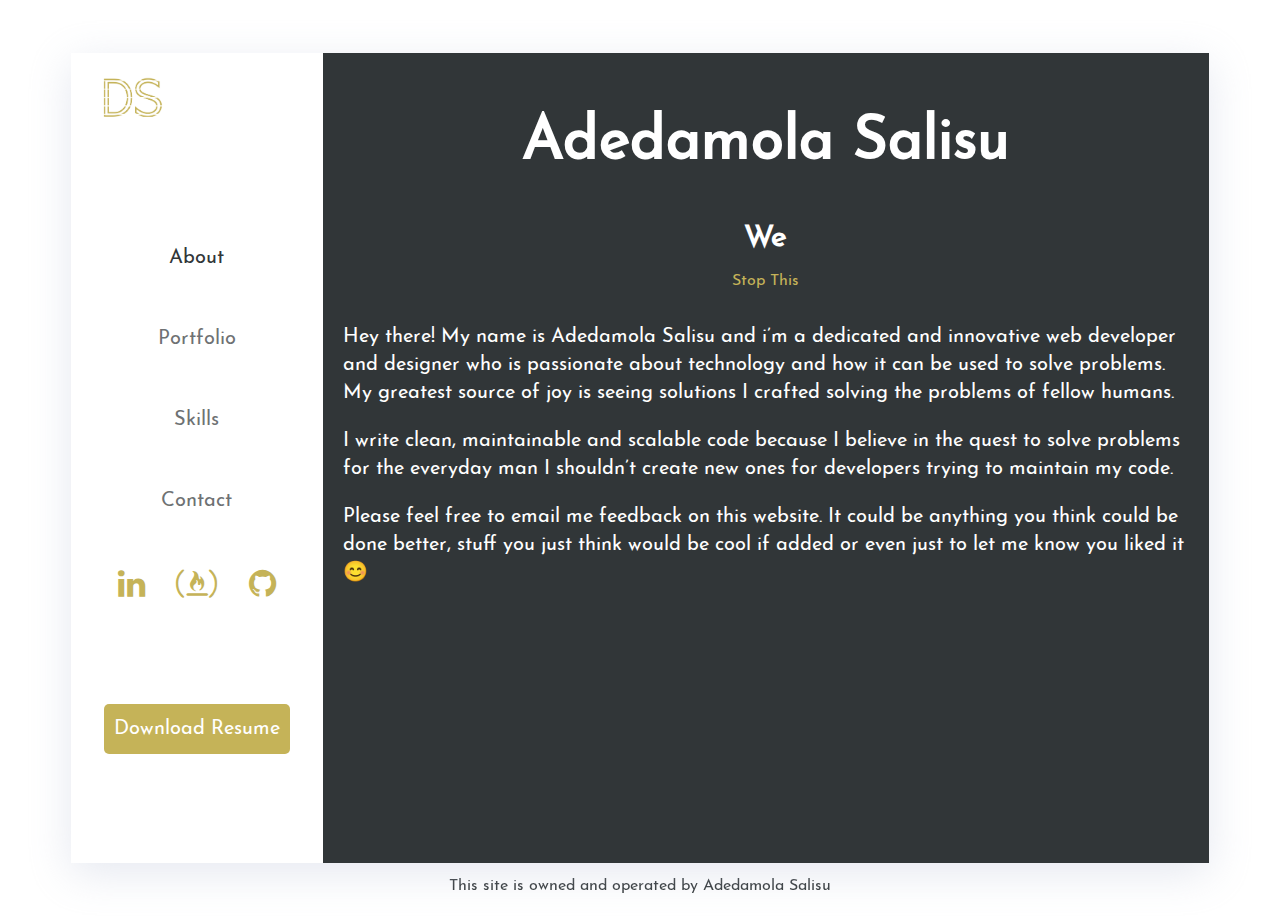
==== commit 1f73b886: "add porto digital and tvm" ====
--- a/index.html
+++ b/index.html
@@ -1 +1 @@
-<!DOCTYPE html><html lang="en"> <head> <script async src="https://www.googletagmanager.com/gtag/js?id=UA-131790087-1" ></script> <script>window.dataLayer=window.dataLayer || []; function gtag(){dataLayer.push(arguments);}gtag("js", new Date()); gtag("config", "UA-131790087-1"); </script> <meta charset="UTF-8"/> <title>Adedamola Salisu's Portfolio Page!</title> <meta name="viewport" content="width=device-width,initial-scale=1.0"/> <meta http-equiv="X-UA-Compatible" content="ie=edge"/> <meta name="keywords" content="Front End Developer, FrontEnd Developer, Web Developer, Back End Developer, Website, Website Builder, Affordable Website, Affordable Web Developer, Digital Marketer, Developer Nigeria, Nigeria, Nigerian programmer"/> <meta name="description" content="Adedamola Salisu is a Web developer and designer in Lagos, Nigeria."/> <meta name="theme-color" content="#C5B358"/> <link rel="shortcut icon" type="image/png" href="img/DS_Logo-Icon.png"/> <link rel="canonical" href="https://damola.dev/"/> <link rel="stylesheet" type="text/css" href="css/site.min.css"/> <link rel="stylesheet" type="text/css" href="https://cdnjs.cloudflare.com/ajax/libs/font-awesome/4.7.0/css/font-awesome.min.css"/> </head> <body> <main class="main-card"> <nav class="main-card-nav"> <img src="img/DS Logo white Background.png" alt="Adedamola Salisu Logo"/> <ul class="main-card-nav-list"> <li class="main-card-nav-item"> <a tab="about" class="main-card-nav-link active-link" id="about-link" > About </a> </li><li class="main-card-nav-item portfolio-list-item"> <a tab="portfolio" class="main-card-nav-link portfolio-link" id="portfolio-link" > Portfolio </a> </li><li class="main-card-nav-item"> <a tab="skills" class="main-card-nav-link" id="skills-link"> Skills </a> </li><li class="main-card-nav-item"> <a tab="contact" class="main-card-nav-link" id="contact-link"> Contact </a> </li></ul> <section class="page-links"> <a class="page-link" href="https://www.linkedin.com/in/damola-salisu-350ba579/" target="_blank" title="Linkedin" rel="noreferrer" > <i class="fa fa-2x fa-linkedin"> </i> </a> <a class="page-link" href="https://www.freecodecamp.org/dsalz" target="_blank" title="FreeCodeCamp" rel="noreferrer" > <i class="fa fa-2x fa-free-code-camp"> </i> </a> <a class="page-link" href="https://github.com/Dsalz" target="_blank" title="Github" rel="noreferrer" > <i class="fa fa-2x fa-github"> </i> </a> </section> <a href="/new-assets/Damola%20Salisu%20CV.pdf" class="gold-btn resume-btn" id="dlowres" > Download Resume </a> </nav> <section class="main-card-info"> <article class="main-card-info-item active-tab about" id="about-tab"> <h1>Adedamola Salisu</h1> <h4 id="stuffido">Web Developer.</h4> <a class="stop-showcase-btn" id="stopShowcase">Stop This</a> <p> Hey there! My name is Adedamola Salisu and i’m a dedicated and innovative web developer and designer who is passionate about technology and how it can be used to solve problems. My greatest source of joy is seeing solutions I crafted solving the problems of fellow humans. </p><p> I write clean, maintainable and scalable code because I believe in the quest to solve problems for the everyday man I shouldn’t create new ones for developers trying to maintain my code. </p><p> So here i am, a handsome fella out to change the world one web app or website at a time. </p><p> Please feel free to email me feedback on this website. It could be anything you think could be done better, stuff you just think would be cool if added or even just to let me know you liked it 😊 </p></article> <article class="main-card-info-item portfolio" id="portfolio-tab"> <h1 class="main-card-info-header">Some of my work</h1> <hr class="gold-line"/> <a class="main-card-nav-link port" tab="bloks"> Bloks </a> <a class="main-card-nav-link port" tab="wsb"> WeSupportBusiness </a> <a class="main-card-nav-link port" tab="eoslocally"> EOS Locally </a> <a class="main-card-nav-link port" tab="blushup"> Blushup </a> <a class="main-card-nav-link port" tab="Thirdretail"> 3rd Retail </a> <a class="main-card-nav-link port" tab="mooncreative"> Moon Creative </a> <a class="main-card-nav-link port" tab="AuthorsHaven"> Authors Haven </a> <a class="main-card-nav-link port" tab="SansStitches"> Sans-Stitches </a> <a class="main-card-nav-link port" tab="ReachInfluencer"> ReachInfluencer </a> <a class="main-card-nav-link port" tab="yarns"> Yarns </a> <a class="main-card-nav-link port" tab="TBCA"> TBCA </a> <a class="main-card-nav-link port" tab="Valada"> Valada </a> <a class="main-card-nav-link port" tab="mediax"> MediaX </a> </article> <article class="main-card-info-item project" id="bloks-tab"> <section class="project-image-section"> <div class="project-image-section-name"> <div> <h3 class="main-card-info-header">Bloks</h3> <hr class="gold-line"/> </div></div><div class="project-image-section-item"> <img src="./img/bloks-img-1.png" alt="bloks-img-1"/> </div><div class="project-image-section-item"> <img src="./img/bloks-img-2.png" alt="bloks-img-2"/> </div><div class="project-image-section-item"> <img src="./img/bloks-img-3.png" alt="bloks-img-3"/> </div></section> <section class="project-image-info"> <p> Worked on the frontend of this cryptocurrency platform using Vue and Vuex </p><a tab="portfolio" class="main-card-nav-link portfolio-project-return-link" > <- Back to portfolio </a> <a href="https://bloks.io" target="_blank" class="gold-btn" rel="noreferrer" > Visit Site </a> </section> </article> <article class="main-card-info-item project" id="wsb-tab"> <section class="project-image-section"> <div class="project-image-section-name"> <div> <h3 class="main-card-info-header">WeSupportBusiness</h3> <hr class="gold-line"/> </div></div><div class="project-image-section-item"> <img src="./img/wsb-img-1.png" alt="wsb-img-1"/> </div><div class="project-image-section-item"> <img src="./img/wsb-img-2.png" alt="wsb-img-2"/> </div><div class="project-image-section-item"> <img src="./img/wsb-img-3.png" alt="wsb-img-3"/> </div></section> <section class="project-image-info"> <p> I Worked on the frontend of this platform which was built to help businesses get cash inflow during the COVID-19 pandemic using React and Redux </p><a tab="portfolio" class="main-card-nav-link portfolio-project-return-link"> <- Back to portfolio </a> <a href="https://wesupport.business" target="_blank" class="gold-btn" rel="noreferrer"> Visit Site </a> </section> </article> <article class="main-card-info-item project" id="blushup-tab"> <section class="project-image-section"> <div class="project-image-section-name"> <div> <h3 class="main-card-info-header">Blushup</h3> <hr class="gold-line"/> </div></div><div class="project-image-section-item"> <img src="./img/blushup-img-1.png" alt="blushup-img-1"/> </div><div class="project-image-section-item"> <img src="./img/blushup-img-2.png" alt="blushup-img-2"/> </div><div class="project-image-section-item"> <img src="./img/blushup-img-3.png" alt="blushup-img-3"/> </div></section> <section class="project-image-info"> <p> Built out the frontend for the entire platform using React and used Redux for state management </p><a tab="portfolio" class="main-card-nav-link portfolio-project-return-link"> <- Back to portfolio </a> <a href="https://blushup.com" target="_blank" class="gold-btn" rel="noreferrer" > Visit Site </a> </section> </article> <article class="main-card-info-item project" id="eoslocally-tab"> <section class="project-image-section"> <div class="project-image-section-name"> <div> <h3 class="main-card-info-header">EOS Locally</h3> <hr class="gold-line"/> </div></div><div class="project-image-section-item"> <img src="./img/eos-locally-img-1.png" alt="eos-locally-img-1"/> </div><div class="project-image-section-item"> <img src="./img/eos-locally-img-2.png" alt="eos-locally-img-2"/> </div><div class="project-image-section-item"> <img src="./img/eos-locally-img-3.png" alt="eos-locally-img-3"/> </div></section> <section class="project-image-info"> <p> Worked on the frontend of this platform using Vue and used Prismic as the blog engine </p><a tab="portfolio" class="main-card-nav-link portfolio-project-return-link"> <- Back to portfolio </a> <a href="http://eoslocally.com" target="_blank" class="gold-btn" rel="noreferrer" > Visit Site </a> </section> </article> <article class="main-card-info-item project" id="mooncreative-tab"> <section class="project-image-section"> <div class="project-image-section-name"> <div> <h3 class="main-card-info-header">Moon Creative</h3> <hr class="gold-line"/> </div></div><div class="project-image-section-item"> <img src="./img/moon-creative-img-1.png" alt="moon-creative-img-1"/> </div><div class="project-image-section-item"> <img src="./img/moon-creative-img-2.png" alt="moon-creative-img-2"/> </div><div class="project-image-section-item"> <img src="./img/moon-creative-img-3.png" alt="moon-creative-img-3"/> </div></section> <section class="project-image-info"> <p> Worked on this platform using HTML, CSS and Javascript </p><a tab="portfolio" class="main-card-nav-link portfolio-project-return-link"> <- Back to portfolio </a> <a href="http://damola.dev/moonCreative" target="_blank" class="gold-btn" rel="noreferrer" > Visit Site </a> </section> </article> <article class="main-card-info-item project" id="AuthorsHaven-tab"> <section class="project-image-section"> <div class="project-image-section-name"> <h3 class="main-card-info-header">Authors Haven</h3> <hr class="gold-line"/> </div><div class="project-image-section-item"> <img src="./img/AuthorsHaven Landing.png" alt="authorshaven-img-1"/> </div><div class="project-image-section-item"> <img src="./img/AuthorsHaven Dashboard.png" alt="authorshaven-img-2"/> </div><div class="project-image-section-item"> <img src="./img/AuthorsHaven Article.png" alt="authorshaven-img-3"/> </div></section> <section class="project-image-info"> <p> Worked on the development team where I designed a lot of the user interface, coded the front end with React/Redux and the backend with Node, Express and PostgreSQL </p><a tab="portfolio" class="main-card-nav-link portfolio-project-return-link"> <- Back to portfolio </a> <a href="https://authorshaven-client.herokuapp.com" target="_blank" class="gold-btn" rel="noreferrer" > Visit Site </a> </section> </article> <article class="main-card-info-item project" id="ReachInfluencer-tab"> <section class="project-image-section"> <div class="project-image-section-name"> <div> <h3 class="main-card-info-header">ReachInfluencer</h3> <hr class="gold-line"/> </div></div><div class="project-image-section-item"> <img src="./img/ReachInflencer Login.png" alt="reachinfluencer-img-1"/> </div><div class="project-image-section-item"> <img src="./img/ReachInflencer Dashboard.png" alt="reachinfluencer-img-2"/> </div><div class="project-image-section-item"> <img src="./img/ReachInflencer Messaging.png" alt="reachinfluencer-img-3"/> </div></section> <section class="project-image-info"> <p> Built the user interface for the platform using Nuxtjs (a vue framework) and used Vuex for state management </p><a tab="portfolio" class="main-card-nav-link portfolio-project-return-link"> <- Back to portfolio </a> <a href="https://project-famzing.herokuapp.com" target="_blank" class="gold-btn" rel="noreferrer" > Visit Site </a> </section> </article> <article class="main-card-info-item project" id="mediax-tab"> <section class="project-image-section"> <div class="project-image-section-name"> <div> <h3 class="main-card-info-header">MediaX</h3> <hr class="gold-line"/> </div></div><div class="project-image-section-item"> <img src="./img/MediaX Landing.jpg" alt="mediax-img-1"/> </div><div class="project-image-section-item"> <img src="./img/MediaX Login.jpg" alt="mediax-img-2"/> </div><div class="project-image-section-item"> <img src="./img/MediaX Dashboard.jpg" alt="mediax-img-3"/> </div></section> <section class="project-image-info"> <p> Built the backend of the platform using ASP.Net MVC and worked with the front end team to build a lot of the user interface using SASS, ES6 Javascript and Html </p><a tab="portfolio" class="main-card-nav-link portfolio-project-return-link"> <- Back to portfolio </a> <a href="http://mediaexafrica.com" target="_blank" class="gold-btn" rel="noreferrer" > Visit Site </a> </section> </article> <article class="main-card-info-item project" id="yarns-tab"> <section class="project-image-section"> <div class="project-image-section-name"> <div> <h3 class="main-card-info-header">Yarns</h3> <hr class="gold-line"/> </div></div><div class="project-image-section-item"> <img src="./img/Yarns Landing DayMode.jpg" alt="yarns-img-1"/> </div><div class="project-image-section-item"> <img src="./img/Yarns NightMode.jpg" alt="yarns-img-2"/> </div><div class="project-image-section-item"> <img src="./img/Yarns Room.jpg" alt="yarns-img-3"/> </div></section> <section class="project-image-info"> <p> Built this forums website using React and Redux for the user interface, Node and Express for the server side logic and Mongo DB for storage </p><a tab="portfolio" class="main-card-nav-link portfolio-project-return-link"> <- Back to portfolio </a> <a href="https://yarn-s.herokuapp.com" target="_blank" class="gold-btn" rel="noreferrer" > Visit Site </a> </section> </article> <article class="main-card-info-item project" id="SansStitches-tab"> <section class="project-image-section"> <div class="project-image-section-name"> <div> <h3 class="main-card-info-header">Sans-Stitches</h3> <hr class="gold-line"/> </div></div><div class="project-image-section-item"> <img src="./img/Sans-Stitches Landing.jpg" alt="SansStitches-img-1"/> </div><div class="project-image-section-item"> <img src="./img/Sans-Stitches Dashboard.jpeg" alt="SansStitches-img-2"/> </div><div class="project-image-section-item"> <img src="./img/Sans-Stitches record details.jpeg" alt="SansStitches-img-3"/> </div></section> <section class="project-image-info"> <p> Built a platform for reporting corruption and grievances to the government using React and Redux for the front end and Node & Express for writing the APIs. PostgreSQL used for data persistence. </p><a tab="portfolio" class="main-card-nav-link portfolio-project-return-link"> <- Back to portfolio </a> <a href="https://sans-stitches-react.herokuapp.com" target="_blank" class="gold-btn" rel="noreferrer" > Visit Site </a> </section> </article> <article class="main-card-info-item project" id="Valada-tab"> <section class="project-image-section"> <div class="project-image-section-name"> <div> <h3 class="main-card-info-header">Valada Hotels</h3> <hr class="gold-line"/> </div></div><div class="project-image-section-item"> <img src="./img/Valada Landing.png" alt="valada-img-1"/> </div><div class="project-image-section-item"> <img src="./img/Valada Contact.png" alt="valada-img-2"/> </div><div class="project-image-section-item"> <img src="./img/Valada Rooms.png" alt="valada-img-3"/> </div></section> <section class="project-image-info"> <p> Built the user interface for the platform using HTML, CSS and Javascript </p><a tab="portfolio" class="main-card-nav-link portfolio-project-return-link"> <- Back to portfolio </a> <a href="http://valadahotels.com" target="_blank" class="gold-btn" rel="noreferrer" > Visit Site </a> </section> </article> <article class="main-card-info-item project" id="Thirdretail-tab"> <section class="project-image-section"> <div class="project-image-section-name"> <div> <h3 class="main-card-info-header">3rd Retail</h3> <hr class="gold-line"/> </div></div><div class="project-image-section-item"> <img src="./img/3rdRetail Landing.jpg" alt="3rdretail-img-1"/> </div><div class="project-image-section-item"> <img src="./img/3rd Retail SignUp.jpg" alt="3rdretail-img-2"/> </div><div class="project-image-section-item"> <img src="./img/3rd Retail Resellers.jpg" alt="3rdretail-img-3"/> </div></section> <section class="project-image-info"> <p> Worked on a team of front-end developers to build the user interface for the platform using HTML, SASS, Bootstrap and Javascript </p><a tab="portfolio" class="main-card-nav-link portfolio-project-return-link"> <- Back to portfolio </a> <a href="https://3rdretailafrica.com" target="_blank" class="gold-btn" rel="noreferrer" > Visit Site </a> </section> </article> <article class="main-card-info-item project" id="TBCA-tab"> <section class="project-image-section"> <div class="project-image-section-name"> <div> <h3 class="main-card-info-header">TBCA</h3> <hr class="gold-line"/> </div></div><div class="project-image-section-item"> <img src="./img/TBCA Landing.png" alt="TBCA-img-1"/> </div><div class="project-image-section-item"> <img src="./img/TBCA Dashboard.png" alt="TBCA-img-2"/> </div><div class="project-image-section-item"> <img src="./img/TBCA Signup.png" alt="TBCA-img-3"/> </div></section> <section class="project-image-info"> <p> Worked on the back end logic for the platform using Node, Express and MongoDB </p><a tab="portfolio" class="main-card-nav-link portfolio-project-return-link"> <- Back to portfolio </a> <a href="http://tbca.co" target="_blank" class="gold-btn" rel="noreferrer" > Visit Site </a> </section> </article> <article class="main-card-info-item skills" id="skills-tab"> <h1 class="main-card-info-header">Skills</h1> <hr class="gold-line"/> <section class="skill-section"> <h3>Front End Web Development</h3> <div class="skill-section-skills"> <span>HTML</span> <span>CSS</span> <span>SASS</span> <span>LESS</span> <span>Bootstrap</span> <span>Javascript</span> <span>Typescript</span> <span>Jquery</span> <span>React</span> <span>React Native</span> <span>Redux</span> <span>Vue</span> <span>Vuex</span> <span>Nuxt</span> <span>Next</span> </div></section> <section class="skill-section"> <h3>Back End Web Development</h3> <div class="skill-section-skills"> <span>C#</span> <span>ASP.Net MVC</span> <span>Node</span> <span>Express</span> <span>RESTful API</span> <span>Graph QL</span> <span>Mongo DB</span> <span>PostgreSQL</span> <span>MSSQL</span> <span>MYSQL</span> </div></section> <section class="skill-section"> <h3>Web/Graphics Design</h3> <div class="skill-section-skills"> <span>Sketch</span> <span>Illustrator</span> <span>Photoshop</span> <span>Adobe XD</span> <span>Figma</span> </div></section> <section class="skill-section"> <h3>CI/CD and Testing</h3> <div class="skill-section-skills"> <span>Travis CI</span> <span>Circle CI</span> <span>Heroku</span> <span>Netlify</span> <span>Mocha</span> <span>Chai</span> <span>Jasmine</span> <span>Jest</span> <span>Enzyme</span> </div></section> </article> <article class="main-card-info-item contact" id="contact-tab"> <h1 class="main-card-info-header">Contact</h1> <hr class="gold-line"/> <p>Want to work with me?</p><p>Lets have a chat</p><div class="contact-card"> <i class="fa fa-2x fa-envelope"></i> <p>salisu.damola@yahoo.com</p></div><div class="contact-card"> <i class="fa fa-2x fa-phone"></i> <p>+2348146292275</p></div></article> </section> <p class="site-disclaimer">This site is owned and operated by Adedamola Salisu</p></main> <script src="js/site.min.js"></script> </body></html>+<!DOCTYPE html><html lang="en"> <head> <meta charset="UTF-8"/> <title>Adedamola Salisu's Portfolio Page!</title> <meta name="viewport" content="width=device-width,initial-scale=1.0"/> <meta http-equiv="X-UA-Compatible" content="ie=edge"/> <meta name="keywords" content="Front End Developer, FrontEnd Developer, Web Developer, Back End Developer, Website, Website Builder, Affordable Website, Affordable Web Developer, Digital Marketer, Developer Nigeria, Nigeria, Nigerian programmer"/> <meta name="description" content="Adedamola Salisu is a Web developer and designer in Lagos, Nigeria."/> <meta name="theme-color" content="#C5B358"/> <link rel="shortcut icon" type="image/png" href="img/DS_Logo-Icon.png"/> <link rel="canonical" href="https://damola.dev/"/> <link rel="stylesheet" type="text/css" href="css/site.min.css"/> <link rel="stylesheet preconnect" type="text/css" href="https://cdnjs.cloudflare.com/ajax/libs/font-awesome/4.7.0/css/font-awesome.min.css"/> </head> <body> <main class="main-card"> <nav class="main-card-nav"> <img src="img/DS Logo white Background.png" alt="Adedamola Salisu Logo"/> <ul class="main-card-nav-list"> <li class="main-card-nav-item"> <a tab="about" class="main-card-nav-link active-link" id="about-link" > About </a> </li><li class="main-card-nav-item portfolio-list-item"> <a tab="portfolio" class="main-card-nav-link portfolio-link" id="portfolio-link" > Portfolio </a> </li><li class="main-card-nav-item"> <a tab="skills" class="main-card-nav-link" id="skills-link"> Skills </a> </li><li class="main-card-nav-item"> <a tab="contact" class="main-card-nav-link" id="contact-link"> Contact </a> </li></ul> <section class="page-links"> <a class="page-link" href="https://www.linkedin.com/in/damola-salisu-350ba579/" target="_blank" title="Linkedin" rel="noreferrer" > <i class="fa fa-2x fa-linkedin"> </i> </a> <a class="page-link" href="https://www.freecodecamp.org/dsalz" target="_blank" title="FreeCodeCamp" rel="noreferrer" > <i class="fa fa-2x fa-free-code-camp"> </i> </a> <a class="page-link" href="https://github.com/Dsalz" target="_blank" title="Github" rel="noreferrer" > <i class="fa fa-2x fa-github"> </i> </a> </section> <a href="/new-assets/Damola%20Salisu%20CV.pdf" class="gold-btn resume-btn" id="dlowres" > Download Resume </a> </nav> <section class="main-card-info"> <article class="main-card-info-item active-tab about" id="about-tab"> <h1>Adedamola Salisu</h1> <h4 id="stuffido">Web Developer.</h4> <a class="stop-showcase-btn" id="stopShowcase">Stop This</a> <p> Hey there! My name is Adedamola Salisu and i’m a dedicated and innovative web developer and designer who is passionate about technology and how it can be used to solve problems. My greatest source of joy is seeing solutions I crafted solving the problems of fellow humans. </p><p> I write clean, maintainable and scalable code because I believe in the quest to solve problems for the everyday man I shouldn’t create new ones for developers trying to maintain my code. </p><p> Please feel free to email me feedback on this website. It could be anything you think could be done better, stuff you just think would be cool if added or even just to let me know you liked it 😊 </p></article> <article class="main-card-info-item portfolio" id="portfolio-tab"> <h1 class="main-card-info-header">Some of my work</h1> <hr class="gold-line"/> <a class="main-card-nav-link port" tab="portodigital"> PortoDigital </a> <a class="main-card-nav-link port" tab="tvmucho"> Tv Mucho </a> <a class="main-card-nav-link port" tab="bloks"> Bloks </a> <a class="main-card-nav-link port" tab="wsb"> WeSupportBusiness </a> <a class="main-card-nav-link port" tab="cryptolocally"> CryptoLocally </a> <a class="main-card-nav-link port" tab="blushup"> Blushup </a> <a class="main-card-nav-link port" tab="Thirdretail"> 3rd Retail </a> <a class="main-card-nav-link port" tab="mooncreative"> Moon Creative </a> <a class="main-card-nav-link port" tab="AuthorsHaven"> Authors Haven </a> <a class="main-card-nav-link port" tab="SansStitches"> Sans-Stitches </a> <a class="main-card-nav-link port" tab="ReachInfluencer"> ReachInfluencer </a> <a class="main-card-nav-link port" tab="yarns"> Yarns </a> <a class="main-card-nav-link port" tab="TBCA"> TBCA </a> <a class="main-card-nav-link port" tab="Valada"> Valada </a> <a class="main-card-nav-link port" tab="mediax"> MediaX </a> </article> <article class="main-card-info-item project" id="portodigital-tab"> <section class="project-image-section"> <div class="project-image-section-name"> <div> <h3 class="main-card-info-header">PortoDigital</h3> <hr class="gold-line"/> </div></div><div class="project-image-section-item"> <img src="./img/portodigital-img-1.png" alt="portodigital-img-1"/> </div><div class="project-image-section-item"> <img src="./img/portodigital-img-2.png" alt="portodigital-img-2"/> </div><div class="project-image-section-item"> <img src="./img/portodigital-img-3.png" alt="portodigital-img-3"/> </div></section> <section class="project-image-info"> <p> This is a platform for guiding tourists around the city of Porto. I worked on the frontend of this platform using React and Graphql </p><a tab="portfolio" class="main-card-nav-link portfolio-project-return-link" > <- Back to portfolio </a> <a href="https://mmt.portodigital.pt/" target="_blank" class="gold-btn" rel="noreferrer" > Visit Site </a> </section> </article> <article class="main-card-info-item project" id="tvmucho-tab"> <section class="project-image-section"> <div class="project-image-section-name"> <div> <h3 class="main-card-info-header">Tv Mucho</h3> <hr class="gold-line"/> </div></div><div class="project-image-section-item"> <img src="./img/tvmucho-img-1.png" alt="tvmucho-img-1"/> </div><div class="project-image-section-item"> <img src="./img/tvmucho-img-2.png" alt="tvmucho-img-2"/> </div><div class="project-image-section-item"> <img src="./img/tvmucho-img-3.png" alt="tvmucho-img-3"/> </div></section> <section class="project-image-info"> <p> This is a platform bringing Free-To-Air local TV to expats. I worked on the frontend team of the platform where we used Vue and Vuex. </p><a tab="portfolio" class="main-card-nav-link portfolio-project-return-link" > <- Back to portfolio </a> <a href="https://sat.tvmucho.com/" target="_blank" class="gold-btn" rel="noreferrer" > Visit Site </a> </section> </article> <article class="main-card-info-item project" id="bloks-tab"> <section class="project-image-section"> <div class="project-image-section-name"> <div> <h3 class="main-card-info-header">Bloks</h3> <hr class="gold-line"/> </div></div><div class="project-image-section-item"> <img src="./img/bloks-img-1.png" alt="bloks-img-1"/> </div><div class="project-image-section-item"> <img src="./img/bloks-img-2.png" alt="bloks-img-2"/> </div><div class="project-image-section-item"> <img src="./img/bloks-img-3.png" alt="bloks-img-3"/> </div></section> <section class="project-image-info"> <p> Worked on the frontend of this cryptocurrency platform using Vue and Vuex </p><a tab="portfolio" class="main-card-nav-link portfolio-project-return-link" > <- Back to portfolio </a> <a href="https://bloks.io" target="_blank" class="gold-btn" rel="noreferrer" > Visit Site </a> </section> </article> <article class="main-card-info-item project" id="wsb-tab"> <section class="project-image-section"> <div class="project-image-section-name"> <div> <h3 class="main-card-info-header">WeSupportBusiness</h3> <hr class="gold-line"/> </div></div><div class="project-image-section-item"> <img src="./img/wsb-img-1.png" alt="wsb-img-1"/> </div><div class="project-image-section-item"> <img src="./img/wsb-img-2.png" alt="wsb-img-2"/> </div><div class="project-image-section-item"> <img src="./img/wsb-img-3.png" alt="wsb-img-3"/> </div></section> <section class="project-image-info"> <p> I Worked on the frontend of this platform which was built to help businesses get cash inflow during the COVID-19 pandemic using React and Redux </p><a tab="portfolio" class="main-card-nav-link portfolio-project-return-link"> <- Back to portfolio </a> <a href="https://wesupport.business" target="_blank" class="gold-btn" rel="noreferrer"> Visit Site </a> </section> </article> <article class="main-card-info-item project" id="blushup-tab"> <section class="project-image-section"> <div class="project-image-section-name"> <div> <h3 class="main-card-info-header">Blushup</h3> <hr class="gold-line"/> </div></div><div class="project-image-section-item"> <img src="./img/blushup-img-1.png" alt="blushup-img-1"/> </div><div class="project-image-section-item"> <img src="./img/blushup-img-2.png" alt="blushup-img-2"/> </div><div class="project-image-section-item"> <img src="./img/blushup-img-3.png" alt="blushup-img-3"/> </div></section> <section class="project-image-info"> <p> Built out the frontend for this platform that aims to help users book makeup appointments online using React and used Redux for state management </p><a tab="portfolio" class="main-card-nav-link portfolio-project-return-link"> <- Back to portfolio </a> <a href="https://blushup.com" target="_blank" class="gold-btn" rel="noreferrer" > Visit Site </a> </section> </article> <article class="main-card-info-item project" id="cryptolocally-tab"> <section class="project-image-section"> <div class="project-image-section-name"> <div> <h3 class="main-card-info-header">CryptoLocally</h3> <hr class="gold-line"/> </div></div><div class="project-image-section-item"> <img src="./img/eos-locally-img-1.png" alt="eos-locally-img-1"/> </div><div class="project-image-section-item"> <img src="./img/eos-locally-img-2.png" alt="eos-locally-img-2"/> </div><div class="project-image-section-item"> <img src="./img/eos-locally-img-3.png" alt="eos-locally-img-3"/> </div></section> <section class="project-image-info"> <p> Worked on the frontend of this crypto P2P trading platform using Vue and used Prismic as the blog engine </p><a tab="portfolio" class="main-card-nav-link portfolio-project-return-link"> <- Back to portfolio </a> <a href="https://cryptolocally.com/" target="_blank" class="gold-btn" rel="noreferrer" > Visit Site </a> </section> </article> <article class="main-card-info-item project" id="mooncreative-tab"> <section class="project-image-section"> <div class="project-image-section-name"> <div> <h3 class="main-card-info-header">Moon Creative</h3> <hr class="gold-line"/> </div></div><div class="project-image-section-item"> <img src="./img/moon-creative-img-1.png" alt="moon-creative-img-1"/> </div><div class="project-image-section-item"> <img src="./img/moon-creative-img-2.png" alt="moon-creative-img-2"/> </div><div class="project-image-section-item"> <img src="./img/moon-creative-img-3.png" alt="moon-creative-img-3"/> </div></section> <section class="project-image-info"> <p> Worked on this platform using HTML, CSS and Javascript </p><a tab="portfolio" class="main-card-nav-link portfolio-project-return-link"> <- Back to portfolio </a> <a href="http://damola.dev/moonCreative" target="_blank" class="gold-btn" rel="noreferrer" > Visit Site </a> </section> </article> <article class="main-card-info-item project" id="AuthorsHaven-tab"> <section class="project-image-section"> <div class="project-image-section-name"> <div> <h3 class="main-card-info-header">Authors Haven</h3> <hr class="gold-line"/> </div></div><div class="project-image-section-item"> <img src="./img/AuthorsHaven Landing.png" alt="authorshaven-img-1"/> </div><div class="project-image-section-item"> <img src="./img/AuthorsHaven Dashboard.png" alt="authorshaven-img-2"/> </div><div class="project-image-section-item"> <img src="./img/AuthorsHaven Article.png" alt="authorshaven-img-3"/> </div></section> <section class="project-image-info"> <p> Worked on the development team where I designed a lot of the user interface, coded the front end with React/Redux and the backend with Node, Express and PostgreSQL </p><a tab="portfolio" class="main-card-nav-link portfolio-project-return-link"> <- Back to portfolio </a> <a href="https://authorshaven-client.herokuapp.com" target="_blank" class="gold-btn" rel="noreferrer" > Visit Site </a> </section> </article> <article class="main-card-info-item project" id="ReachInfluencer-tab"> <section class="project-image-section"> <div class="project-image-section-name"> <div> <h3 class="main-card-info-header">ReachInfluencer</h3> <hr class="gold-line"/> </div></div><div class="project-image-section-item"> <img src="./img/ReachInflencer Login.png" alt="reachinfluencer-img-1"/> </div><div class="project-image-section-item"> <img src="./img/ReachInflencer Dashboard.png" alt="reachinfluencer-img-2"/> </div><div class="project-image-section-item"> <img src="./img/ReachInflencer Messaging.png" alt="reachinfluencer-img-3"/> </div></section> <section class="project-image-info"> <p> Built the user interface for the platform using Nuxtjs (a vue framework) and used Vuex for state management </p><a tab="portfolio" class="main-card-nav-link portfolio-project-return-link"> <- Back to portfolio </a> <a href="https://project-famzing.herokuapp.com" target="_blank" class="gold-btn" rel="noreferrer" > Visit Site </a> </section> </article> <article class="main-card-info-item project" id="mediax-tab"> <section class="project-image-section"> <div class="project-image-section-name"> <div> <h3 class="main-card-info-header">MediaX</h3> <hr class="gold-line"/> </div></div><div class="project-image-section-item"> <img src="./img/MediaX Landing.jpg" alt="mediax-img-1"/> </div><div class="project-image-section-item"> <img src="./img/MediaX Login.jpg" alt="mediax-img-2"/> </div><div class="project-image-section-item"> <img src="./img/MediaX Dashboard.jpg" alt="mediax-img-3"/> </div></section> <section class="project-image-info"> <p> Built the backend of the platform using ASP.Net MVC and worked with the front end team to build a lot of the user interface using SASS, ES6 Javascript and Html </p><a tab="portfolio" class="main-card-nav-link portfolio-project-return-link"> <- Back to portfolio </a> <a href="http://mediaexafrica.com" target="_blank" class="gold-btn" rel="noreferrer" > Visit Site </a> </section> </article> <article class="main-card-info-item project" id="yarns-tab"> <section class="project-image-section"> <div class="project-image-section-name"> <div> <h3 class="main-card-info-header">Yarns</h3> <hr class="gold-line"/> </div></div><div class="project-image-section-item"> <img src="./img/Yarns Landing DayMode.jpg" alt="yarns-img-1"/> </div><div class="project-image-section-item"> <img src="./img/Yarns NightMode.jpg" alt="yarns-img-2"/> </div><div class="project-image-section-item"> <img src="./img/Yarns Room.jpg" alt="yarns-img-3"/> </div></section> <section class="project-image-info"> <p> Built this forums website using React and Redux for the user interface, Node and Express for the server side logic and Mongo DB for storage </p><a tab="portfolio" class="main-card-nav-link portfolio-project-return-link"> <- Back to portfolio </a> <a href="https://yarn-s.herokuapp.com" target="_blank" class="gold-btn" rel="noreferrer" > Visit Site </a> </section> </article> <article class="main-card-info-item project" id="SansStitches-tab"> <section class="project-image-section"> <div class="project-image-section-name"> <div> <h3 class="main-card-info-header">Sans-Stitches</h3> <hr class="gold-line"/> </div></div><div class="project-image-section-item"> <img src="./img/Sans-Stitches Landing.jpg" alt="SansStitches-img-1"/> </div><div class="project-image-section-item"> <img src="./img/Sans-Stitches Dashboard.jpeg" alt="SansStitches-img-2"/> </div><div class="project-image-section-item"> <img src="./img/Sans-Stitches record details.jpeg" alt="SansStitches-img-3"/> </div></section> <section class="project-image-info"> <p> Built a platform for reporting corruption and grievances to the government using React and Redux for the front end and Node & Express for writing the APIs. PostgreSQL used for data persistence. </p><a tab="portfolio" class="main-card-nav-link portfolio-project-return-link"> <- Back to portfolio </a> <a href="https://sans-stitches-react.herokuapp.com" target="_blank" class="gold-btn" rel="noreferrer" > Visit Site </a> </section> </article> <article class="main-card-info-item project" id="Valada-tab"> <section class="project-image-section"> <div class="project-image-section-name"> <div> <h3 class="main-card-info-header">Valada Hotels</h3> <hr class="gold-line"/> </div></div><div class="project-image-section-item"> <img src="./img/Valada Landing.png" alt="valada-img-1"/> </div><div class="project-image-section-item"> <img src="./img/Valada Contact.png" alt="valada-img-2"/> </div><div class="project-image-section-item"> <img src="./img/Valada Rooms.png" alt="valada-img-3"/> </div></section> <section class="project-image-info"> <p> Built the user interface for the platform using HTML, CSS and Javascript </p><a tab="portfolio" class="main-card-nav-link portfolio-project-return-link"> <- Back to portfolio </a> <a href="http://valadahotels.com" target="_blank" class="gold-btn" rel="noreferrer" > Visit Site </a> </section> </article> <article class="main-card-info-item project" id="Thirdretail-tab"> <section class="project-image-section"> <div class="project-image-section-name"> <div> <h3 class="main-card-info-header">3rd Retail</h3> <hr class="gold-line"/> </div></div><div class="project-image-section-item"> <img src="./img/3rdRetail Landing.jpg" alt="3rdretail-img-1"/> </div><div class="project-image-section-item"> <img src="./img/3rd Retail SignUp.jpg" alt="3rdretail-img-2"/> </div><div class="project-image-section-item"> <img src="./img/3rd Retail Resellers.jpg" alt="3rdretail-img-3"/> </div></section> <section class="project-image-info"> <p> Worked on a team of front-end developers to build the user interface for the platform using HTML, SASS, Bootstrap and Javascript </p><a tab="portfolio" class="main-card-nav-link portfolio-project-return-link"> <- Back to portfolio </a> <a href="https://3rdretailafrica.com" target="_blank" class="gold-btn" rel="noreferrer" > Visit Site </a> </section> </article> <article class="main-card-info-item project" id="TBCA-tab"> <section class="project-image-section"> <div class="project-image-section-name"> <div> <h3 class="main-card-info-header">TBCA</h3> <hr class="gold-line"/> </div></div><div class="project-image-section-item"> <img src="./img/TBCA Landing.png" alt="TBCA-img-1"/> </div><div class="project-image-section-item"> <img src="./img/TBCA Dashboard.png" alt="TBCA-img-2"/> </div><div class="project-image-section-item"> <img src="./img/TBCA Signup.png" alt="TBCA-img-3"/> </div></section> <section class="project-image-info"> <p> Worked on the back end logic for the platform using Node, Express and MongoDB </p><a tab="portfolio" class="main-card-nav-link portfolio-project-return-link"> <- Back to portfolio </a> <a href="http://tbca.co" target="_blank" class="gold-btn" rel="noreferrer" > Visit Site </a> </section> </article> <article class="main-card-info-item skills" id="skills-tab"> <h1 class="main-card-info-header">Skills</h1> <hr class="gold-line"/> <section class="skill-section"> <h3>Front End Web Development</h3> <div class="skill-section-skills"> <span>HTML</span> <span>CSS</span> <span>SASS</span> <span>LESS</span> <span>Bootstrap</span> <span>Javascript</span> <span>Typescript</span> <span>Jquery</span> <span>React</span> <span>React Native</span> <span>Redux</span> <span>Vue</span> <span>Vuex</span> <span>Nuxt</span> <span>Next</span> </div></section> <section class="skill-section"> <h3>Back End Web Development</h3> <div class="skill-section-skills"> <span>C#</span> <span>ASP.Net MVC</span> <span>Node</span> <span>Express</span> <span>RESTful API</span> <span>Graph QL</span> <span>Mongo DB</span> <span>PostgreSQL</span> <span>MSSQL</span> <span>MYSQL</span> </div></section> <section class="skill-section"> <h3>Web/Graphics Design</h3> <div class="skill-section-skills"> <span>Sketch</span> <span>Illustrator</span> <span>Photoshop</span> <span>Adobe XD</span> <span>Figma</span> </div></section> <section class="skill-section"> <h3>CI/CD and Testing</h3> <div class="skill-section-skills"> <span>Travis CI</span> <span>Circle CI</span> <span>Heroku</span> <span>Netlify</span> <span>Mocha</span> <span>Chai</span> <span>Jasmine</span> <span>Jest</span> <span>Enzyme</span> </div></section> </article> <article class="main-card-info-item contact" id="contact-tab"> <h1 class="main-card-info-header">Contact</h1> <hr class="gold-line"/> <p>Want to contact me?</p><p>Lets have a chat</p><a class="contact-card" href="mailto:salisu.damola@yahoo.com"> <i class="fa fa-2x fa-envelope"></i> <p>salisu.damola@yahoo.com</p></a> <a class="contact-card" href="tel:+2348146292275"> <i class="fa fa-2x fa-phone"></i> <p>+2348146292275</p></a> </article> </section> <p class="site-disclaimer">This site is owned and operated by Adedamola Salisu</p></main> <script src="js/site.min.js"></script> </body></html>--- a/css/site.min.css
+++ b/css/site.min.css
@@ -1 +1 @@
-@font-face{src: url('../fonts/JosefinSans-Regular.ttf'); src: url('../fonts/JosefinSans-Regular.ttf') format('truetype'); font-family: 'Josie';}body{font-family: 'Josie', 'Open Sans', sans-serif !important; background: #fff; display: flex; align-items: center; min-height: 100vh;}a{text-decoration: none; cursor: pointer;}ul{list-style-type: none; padding: 0;}.gold-line{border: 2px solid #c5b358; margin: 0 auto; margin-top: -25px;}.main-card{width: 90%; min-height: 90vh; animation: peekaboo 0.8s linear; margin: 30px auto; display: flex; box-shadow: 0 0.625rem 2.5rem 0 rgba(198, 203, 222, 0.45);}@keyframes peekaboo{0%{transform: scale(0.01); opacity: 0.1;}50%{transform: scale(0.5); opacity: 0.5;}100%{transform: scale(1); opacity: 1;}}.main-card-nav{width: 20%; padding: 15px; text-align: left; background: #ffffff; display: flex; flex-wrap: wrap;}.main-card-nav li a,.main-card-sub-list li a{color: #313638 !important; opacity: 0.7; z-index: 4;}.main-card-nav li a:hover,.main-card-sub-list li a:hover{opacity: 1;}.main-card-nav img{width: 95px; height: 60px;}.main-card-nav-list{text-align: center; width: 100%; display: flex; flex-wrap: wrap;}.main-card-nav-item,.main-card-sub-list-item{width: 100%; text-align: center; font-size: 20px; margin: 20px 0;}.portfolio-link{position: relative;}.portfolio-list-item{position: relative;}.active-link{opacity: 1 !important;}.main-card-sub-list{margin-top: 10px; text-align: center; width: 80%; display: none; flex-wrap: wrap; margin-left: auto;}.shown{display: flex; z-index: 5;}.main-card-sub-list-item{margin: 10px 0; font-size: 16px;}.page-links{width: 100%; display: flex; justify-content: space-evenly;}.page-link{color: #c5b358 !important; transition: all 0.2s ease-in-out;}.page-link:hover{transform: scale(1.2); transition: all 0.2s ease-in-out;}.gold-btn{background: #c5b358; border-radius: 5px; padding: 15px 10px; font-size: 20px; width: fit-content; height: fit-content; transition: all 0.2s linear;}.gold-btn:hover{transition: all 0.2s linear; transform: scale(1.1);}.resume-btn{color: #ffffff !important; display: block; margin: 20px auto 10px;}.main-card-info{width: 80%; background: #313638; color: #ffffff;}.main-card-info ,.main-card-nav{max-height: 90vh; overflow-y: auto;}.main-card-info-item{display: none; position: relative;}.active-tab{display: block; height: 100%; box-sizing: border-box;}.about{padding: 20px; position: relative;}.about h1{text-align: center; font-size: 60px; margin-bottom: 150px;}.about h4{text-align: center; width: calc(100% - 40px); font-size: 30px; position: absolute; top: 170px; left: 0; right: 0; margin: 0 auto;}.about h4 > span{color: #c5b358;}.about .stop-showcase-btn{position: absolute; top: 220px; left: 0; right: 0; margin: 0 auto; width: fit-content; color: #c5b358;}.about p{text-align: left; font-size: 20px; line-height: 28px;}.main-card-info-header{font-size: 35px;}.portfolio{padding: 20px; text-align: center;}.portfolio hr{width: 150px;}.portfolio a{display: block; width: fit-content; margin: 30px auto 10px; color: #c5b358 !important; font-size: 20px;}.portfolio a:hover,.project-image-info a.portfolio-project-return-link:hover{text-decoration: underline;}.portfolio a:last-of-type{margin-bottom: 40px;}.project-image-section{display: flex; flex-wrap: wrap; justify-content: space-between; padding: 15px 15px 0;}.project-image-section-name,.project-image-section-item{width: calc(50% - 2.5px); max-height: 300px;}.project-image-section-name{display: flex; flex-wrap: wrap; justify-content: center; align-items: center; position: relative;}.project-image-section-name h3{width: 100%; text-align: center;}.project-image-section-name hr{width: 80px;}.project-image-section-item{margin-bottom: 5px;}.project-image-section-item img{height: 100%; width: 100%;}.project-image-info{padding: 15px; margin-bottom: 30px;}.project-image-info p{font-size: 20px; line-height: 120%; padding-top: 5px; display: flex; align-items: center;}.project-image-info a{color: #313638;}.project-image-info a.gold-btn{right: 15px; bottom: 10px; float: right;}.project-image-info a.portfolio-project-return-link{color: #c5b358; font-size: 20px; position: relative; bottom: -15px;}.skills{padding: 20px;}.skills h1{text-align: center;}.skills hr{width: 50px;}.skill-section{width: 90%; padding: 60px 10px 10px; margin: 30px auto; border: 1px solid #c5b358; border-radius: 5px; position: relative;}.skill-section h3{position: absolute; top: -20px; left: 0; background: #c5b358; width: fit-content; padding: 10px; color: #313638; font-size: 20px;}.skill-section-skills{display: flex; flex-wrap: wrap; width: 100%;}.skill-section-skills span{padding: 5px; background: #ffffff; color: #313638; margin: 5px; border-radius: 2px; font-size: 16px;}.contact{padding: 20px; text-align: center; font-size: 20px;}.contact hr{width: 80px;}.contact-card{position: relative; height: 100px; width: 350px; background: #fff; margin: 40px auto 10px;}.contact-card i{position: absolute; top: 5px; left: 10px; color: #c5b358;}.contact-card p{position: absolute; bottom: 5px; right: 10px; margin: 0; color: #313638;}.site-disclaimer{position: fixed; bottom: -10px; left: 0; color: #313638; text-align: center; width: 100%;}@media screen and (max-width: 1137px){.gold-btn{font-size: 16px;}}@media screen and (max-width: 950px){.main-card-nav{padding: 0; width: 25%;}.main-card{width: 98%;}.main-card-info{width: 75%;}.project-image-info p{font-size: 18px;}}@media screen and (max-width: 780px){.main-card-info{max-height: 5000vh; height: auto;}.main-card-nav, .main-card-info{overflow-y: initial;}.main-card{flex-direction: column;}.main-card-nav img{order: 1;}.main-card-nav-list{order: 3; padding: 0 20px; justify-content: space-evenly;}.main-card-nav-item, .main-card-sub-list-item{width: fit-content; margin: 10px 20px;}.main-card-sub-list-item, .main-card-nav, .main-card-info, .project-image-section-name, .project-image-section-item, .contact-card{width: 100%;}.page-links{justify-content: center; order: 4; margin: 15px 0;}.page-link{margin: 0 10px;}.resume-btn{order: 2; margin-right: 20px; margin-top: 10px;}.dropped{margin-bottom: 170px;}.main-card-sub-list{width: fit-content; position: absolute; top: 10px; left: 0; background: #ffffff;}.project-image-section-name, .project-image-section-item{max-height: 400px;}.project-image-section-name{height: fit-content; margin-bottom: 40px;}.project-image-info{padding-top: 0; padding-bottom: 50px;}.project-image-section-name hr{top: 95px;}.about h1{font-size: 40px; margin-bottom: 170px;}.about .stop-showcase-btn{top: 200px;}.about h4{font-size: 25px; top: 150px;}.about p{font-size: 18px;}.project-image-info a.portfolio-project-return-link{font-size: 16px;}}@media screen and (max-width: 475px){.main-card-nav-item, .main-card-sub-list-item{width: fit-content; margin: 10px 6px; font-size: 15px;}.skill-section h3{min-width: 100%; box-sizing: border-box; text-align: center;}}+@font-face{src: url('../fonts/JosefinSans-Regular.ttf'); src: url('../fonts/JosefinSans-Regular.ttf') format('truetype'); font-family: 'Josie'; font-display: swap;}body{font-family: 'Josie', 'Open Sans', sans-serif !important; background: #fff; display: flex; align-items: center; min-height: 100vh;}a{text-decoration: none; cursor: pointer;}ul{list-style-type: none; padding: 0;}.gold-line{border: 2px solid #c5b358; margin: 0 auto; margin-top: -25px;}.main-card{width: 90%; min-height: 90vh; animation: peekaboo 0.8s linear; margin: 30px auto; display: flex; box-shadow: 0 0.625rem 2.5rem 0 rgba(198, 203, 222, 0.45);}@keyframes peekaboo{0%{transform: scale(0.01); opacity: 0.1;}50%{transform: scale(0.5); opacity: 0.5;}100%{transform: scale(1); opacity: 1;}}.main-card-nav{width: 20%; padding: 15px; text-align: left; background: #ffffff; display: flex; flex-wrap: wrap;}.main-card-nav li a,.main-card-sub-list li a{color: #313638 !important; opacity: 0.7; z-index: 4;}.main-card-nav li a:hover,.main-card-sub-list li a:hover{opacity: 1;}.main-card-nav img{width: 95px; height: 60px;}.main-card-nav-list{text-align: center; width: 100%; display: flex; flex-wrap: wrap;}.main-card-nav-item,.main-card-sub-list-item{width: 100%; text-align: center; font-size: 20px; margin: 20px 0;}.portfolio-link{position: relative;}.portfolio-list-item{position: relative;}.active-link{opacity: 1 !important;}.main-card-sub-list{margin-top: 10px; text-align: center; width: 80%; display: none; flex-wrap: wrap; margin-left: auto;}.shown{display: flex; z-index: 5;}.main-card-sub-list-item{margin: 10px 0; font-size: 16px;}.page-links{width: 100%; display: flex; justify-content: space-evenly;}.page-link{color: #c5b358 !important; transition: all 0.2s ease-in-out;}.page-link:hover{transform: scale(1.2); transition: all 0.2s ease-in-out;}.gold-btn{background: #c5b358; border-radius: 5px; padding: 15px 10px; font-size: 20px; width: fit-content; height: fit-content; transition: all 0.2s linear;}.gold-btn:hover{transition: all 0.2s linear; transform: scale(1.1);}.resume-btn{color: #ffffff !important; display: block; margin: 20px auto 10px;}.main-card-info{width: 80%; background: #313638; color: #ffffff;}.main-card-info ,.main-card-nav{max-height: 90vh; overflow-y: auto;}.main-card-info-item{display: none; position: relative;}.active-tab{display: block; height: 100%; box-sizing: border-box;}.about{padding: 20px; position: relative;}.about h1{text-align: center; font-size: 60px; margin-bottom: 150px;}.about h4{text-align: center; width: calc(100% - 40px); font-size: 30px; position: absolute; top: 170px; left: 0; right: 0; margin: 0 auto;}.about h4 > span{color: #c5b358;}.about .stop-showcase-btn{position: absolute; top: 220px; left: 0; right: 0; margin: 0 auto; width: fit-content; color: #c5b358;}.about p{text-align: left; font-size: 20px; line-height: 28px;}.about p:last-of-type{margin-bottom: 30px;}.main-card-info-header{font-size: 35px;}.portfolio{padding: 20px; text-align: center;}.portfolio hr{width: 150px;}.portfolio a{display: block; width: fit-content; margin: 30px auto 10px; color: #c5b358 !important; font-size: 20px;}.portfolio a:hover,.project-image-info a.portfolio-project-return-link:hover{text-decoration: underline;}.portfolio a:last-of-type{margin-bottom: 40px;}.project-image-section{display: flex; flex-wrap: wrap; justify-content: space-between; padding: 15px 15px 0;}.project-image-section-name,.project-image-section-item{width: calc(50% - 2.5px); max-height: 300px;}.project-image-section-name{display: flex; flex-wrap: wrap; justify-content: center; align-items: center; position: relative;}.project-image-section-name h3{width: 100%; text-align: center;}.project-image-section-name hr{width: 80px;}.project-image-section-item{margin-bottom: 5px;}.project-image-section-item img{height: 100%; width: 100%;}.project-image-info{padding: 15px; margin-bottom: 30px;}.project-image-info p{font-size: 20px; line-height: 120%; padding-top: 5px; display: flex; align-items: center;}.project-image-info a{color: #313638;}.project-image-info a.gold-btn{right: 15px; bottom: 10px; float: right;}.project-image-info a.portfolio-project-return-link{color: #c5b358; font-size: 20px; position: relative; bottom: -15px;}.skills{padding: 20px;}.skills h1{text-align: center;}.skills hr{width: 50px;}.skill-section{width: 90%; padding: 60px 10px 10px; margin: 30px auto; border: 1px solid #c5b358; border-radius: 5px; position: relative;}.skill-section h3{position: absolute; top: -20px; left: 0; background: #c5b358; width: fit-content; padding: 10px; color: #313638; font-size: 20px;}.skill-section-skills{display: flex; flex-wrap: wrap; width: 100%;}.skill-section-skills span{padding: 5px; background: #ffffff; color: #313638; margin: 5px; border-radius: 2px; font-size: 16px;}.contact{padding: 20px; text-align: center; font-size: 20px;}.contact hr{width: 80px;}.contact-card{position: relative; height: 100px; width: 350px; background: #fff; margin: 40px auto 10px; display: block;}.contact-card i{position: absolute; top: 5px; left: 10px; color: #c5b358;}.contact-card p{position: absolute; bottom: 5px; right: 10px; margin: 0; color: #313638;}.site-disclaimer{position: fixed; bottom: -10px; z-index: -1; left: 0; color: #313638; text-align: center; width: 100%;}@media screen and (max-width: 1137px){.gold-btn{font-size: 16px;}}@media screen and (max-width: 950px){.main-card-nav{padding: 0; width: 25%;}.main-card{width: 98%;}.main-card-info{width: 75%;}.project-image-info p{font-size: 18px;}}@media screen and (max-width: 780px){.site-disclaimer{bottom: -15px;}.main-card-info{max-height: 5000vh; height: auto;}.main-card-nav, .main-card-info{overflow-y: initial;}.main-card{flex-direction: column;}.main-card-nav img{order: 1;}.main-card-nav-list{order: 3; padding: 0 20px; justify-content: space-evenly;}.main-card-nav-item, .main-card-sub-list-item{width: fit-content; margin: 10px 20px;}.main-card-sub-list-item, .main-card-nav, .main-card-info, .project-image-section-name, .project-image-section-item, .contact-card{width: 100%;}.page-links{justify-content: center; order: 4; margin: 15px 0;}.page-link{margin: 0 10px;}.resume-btn{order: 2; margin-right: 20px; margin-top: 10px;}.dropped{margin-bottom: 170px;}.main-card-sub-list{width: fit-content; position: absolute; top: 10px; left: 0; background: #ffffff;}.project-image-section-name, .project-image-section-item{max-height: 400px;}.project-image-section-name{height: fit-content; margin-bottom: 40px;}.project-image-info{padding-top: 0; padding-bottom: 50px;}.project-image-section-name hr{top: 95px;}.about h1{font-size: 40px; margin-bottom: 170px;}.about .stop-showcase-btn{top: 200px;}.about h4{font-size: 25px; top: 150px;}.about p{font-size: 18px;}.project-image-info a.portfolio-project-return-link{font-size: 16px;}}@media screen and (max-width: 475px){.main-card-nav-item, .main-card-sub-list-item{width: fit-content; margin: 10px 6px; font-size: 15px;}.skill-section h3{min-width: 100%; box-sizing: border-box; text-align: center;}}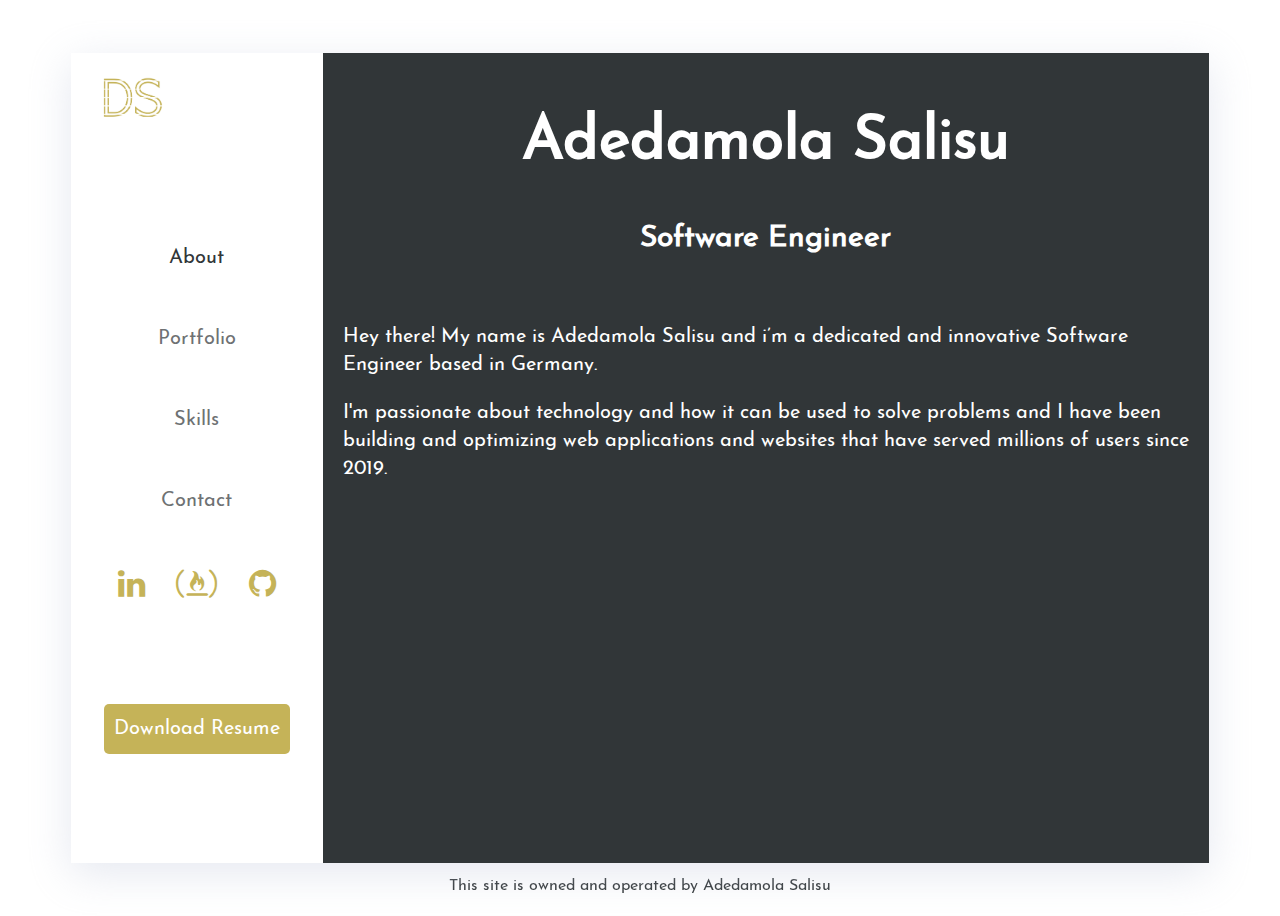
==== commit b29d22b3: "update to software engineer" ====
--- a/index.html
+++ b/index.html
@@ -1 +1 @@
-<!DOCTYPE html><html lang="en"> <head> <meta charset="UTF-8"/> <title>Adedamola Salisu's Portfolio Page!</title> <meta name="viewport" content="width=device-width,initial-scale=1.0"/> <meta http-equiv="X-UA-Compatible" content="ie=edge"/> <meta name="keywords" content="Front End Developer, FrontEnd Developer, Web Developer, Back End Developer, Website, Website Builder, Affordable Website, Affordable Web Developer, Digital Marketer, Developer Nigeria, Nigeria, Nigerian programmer"/> <meta name="description" content="Adedamola Salisu is a Web developer and designer in Lagos, Nigeria."/> <meta name="theme-color" content="#C5B358"/> <link rel="shortcut icon" type="image/png" href="img/DS_Logo-Icon.png"/> <link rel="canonical" href="https://damola.dev/"/> <link rel="stylesheet" type="text/css" href="css/site.min.css"/> <link rel="stylesheet preconnect" type="text/css" href="https://cdnjs.cloudflare.com/ajax/libs/font-awesome/4.7.0/css/font-awesome.min.css"/> </head> <body> <main class="main-card"> <nav class="main-card-nav"> <img src="img/DS Logo white Background.png" alt="Adedamola Salisu Logo"/> <ul class="main-card-nav-list"> <li class="main-card-nav-item"> <a tab="about" class="main-card-nav-link active-link" id="about-link" > About </a> </li><li class="main-card-nav-item portfolio-list-item"> <a tab="portfolio" class="main-card-nav-link portfolio-link" id="portfolio-link" > Portfolio </a> </li><li class="main-card-nav-item"> <a tab="skills" class="main-card-nav-link" id="skills-link"> Skills </a> </li><li class="main-card-nav-item"> <a tab="contact" class="main-card-nav-link" id="contact-link"> Contact </a> </li></ul> <section class="page-links"> <a class="page-link" href="https://www.linkedin.com/in/damola-salisu-350ba579/" target="_blank" title="Linkedin" rel="noreferrer" > <i class="fa fa-2x fa-linkedin"> </i> </a> <a class="page-link" href="https://www.freecodecamp.org/dsalz" target="_blank" title="FreeCodeCamp" rel="noreferrer" > <i class="fa fa-2x fa-free-code-camp"> </i> </a> <a class="page-link" href="https://github.com/Dsalz" target="_blank" title="Github" rel="noreferrer" > <i class="fa fa-2x fa-github"> </i> </a> </section> <a href="/new-assets/Damola%20Salisu%20CV.pdf" class="gold-btn resume-btn" id="dlowres" > Download Resume </a> </nav> <section class="main-card-info"> <article class="main-card-info-item active-tab about" id="about-tab"> <h1>Adedamola Salisu</h1> <h4 id="stuffido">Web Developer.</h4> <a class="stop-showcase-btn" id="stopShowcase">Stop This</a> <p> Hey there! My name is Adedamola Salisu and i’m a dedicated and innovative web developer and designer who is passionate about technology and how it can be used to solve problems. My greatest source of joy is seeing solutions I crafted solving the problems of fellow humans. </p><p> I write clean, maintainable and scalable code because I believe in the quest to solve problems for the everyday man I shouldn’t create new ones for developers trying to maintain my code. </p><p> Please feel free to email me feedback on this website. It could be anything you think could be done better, stuff you just think would be cool if added or even just to let me know you liked it 😊 </p></article> <article class="main-card-info-item portfolio" id="portfolio-tab"> <h1 class="main-card-info-header">Some of my work</h1> <hr class="gold-line"/> <a class="main-card-nav-link port" tab="portodigital"> PortoDigital </a> <a class="main-card-nav-link port" tab="tvmucho"> Tv Mucho </a> <a class="main-card-nav-link port" tab="bloks"> Bloks </a> <a class="main-card-nav-link port" tab="wsb"> WeSupportBusiness </a> <a class="main-card-nav-link port" tab="cryptolocally"> CryptoLocally </a> <a class="main-card-nav-link port" tab="blushup"> Blushup </a> <a class="main-card-nav-link port" tab="Thirdretail"> 3rd Retail </a> <a class="main-card-nav-link port" tab="mooncreative"> Moon Creative </a> <a class="main-card-nav-link port" tab="AuthorsHaven"> Authors Haven </a> <a class="main-card-nav-link port" tab="SansStitches"> Sans-Stitches </a> <a class="main-card-nav-link port" tab="ReachInfluencer"> ReachInfluencer </a> <a class="main-card-nav-link port" tab="yarns"> Yarns </a> <a class="main-card-nav-link port" tab="TBCA"> TBCA </a> <a class="main-card-nav-link port" tab="Valada"> Valada </a> <a class="main-card-nav-link port" tab="mediax"> MediaX </a> </article> <article class="main-card-info-item project" id="portodigital-tab"> <section class="project-image-section"> <div class="project-image-section-name"> <div> <h3 class="main-card-info-header">PortoDigital</h3> <hr class="gold-line"/> </div></div><div class="project-image-section-item"> <img src="./img/portodigital-img-1.png" alt="portodigital-img-1"/> </div><div class="project-image-section-item"> <img src="./img/portodigital-img-2.png" alt="portodigital-img-2"/> </div><div class="project-image-section-item"> <img src="./img/portodigital-img-3.png" alt="portodigital-img-3"/> </div></section> <section class="project-image-info"> <p> This is a platform for guiding tourists around the city of Porto. I worked on the frontend of this platform using React and Graphql </p><a tab="portfolio" class="main-card-nav-link portfolio-project-return-link" > <- Back to portfolio </a> <a href="https://mmt.portodigital.pt/" target="_blank" class="gold-btn" rel="noreferrer" > Visit Site </a> </section> </article> <article class="main-card-info-item project" id="tvmucho-tab"> <section class="project-image-section"> <div class="project-image-section-name"> <div> <h3 class="main-card-info-header">Tv Mucho</h3> <hr class="gold-line"/> </div></div><div class="project-image-section-item"> <img src="./img/tvmucho-img-1.png" alt="tvmucho-img-1"/> </div><div class="project-image-section-item"> <img src="./img/tvmucho-img-2.png" alt="tvmucho-img-2"/> </div><div class="project-image-section-item"> <img src="./img/tvmucho-img-3.png" alt="tvmucho-img-3"/> </div></section> <section class="project-image-info"> <p> This is a platform bringing Free-To-Air local TV to expats. I worked on the frontend team of the platform where we used Vue and Vuex. </p><a tab="portfolio" class="main-card-nav-link portfolio-project-return-link" > <- Back to portfolio </a> <a href="https://sat.tvmucho.com/" target="_blank" class="gold-btn" rel="noreferrer" > Visit Site </a> </section> </article> <article class="main-card-info-item project" id="bloks-tab"> <section class="project-image-section"> <div class="project-image-section-name"> <div> <h3 class="main-card-info-header">Bloks</h3> <hr class="gold-line"/> </div></div><div class="project-image-section-item"> <img src="./img/bloks-img-1.png" alt="bloks-img-1"/> </div><div class="project-image-section-item"> <img src="./img/bloks-img-2.png" alt="bloks-img-2"/> </div><div class="project-image-section-item"> <img src="./img/bloks-img-3.png" alt="bloks-img-3"/> </div></section> <section class="project-image-info"> <p> Worked on the frontend of this cryptocurrency platform using Vue and Vuex </p><a tab="portfolio" class="main-card-nav-link portfolio-project-return-link" > <- Back to portfolio </a> <a href="https://bloks.io" target="_blank" class="gold-btn" rel="noreferrer" > Visit Site </a> </section> </article> <article class="main-card-info-item project" id="wsb-tab"> <section class="project-image-section"> <div class="project-image-section-name"> <div> <h3 class="main-card-info-header">WeSupportBusiness</h3> <hr class="gold-line"/> </div></div><div class="project-image-section-item"> <img src="./img/wsb-img-1.png" alt="wsb-img-1"/> </div><div class="project-image-section-item"> <img src="./img/wsb-img-2.png" alt="wsb-img-2"/> </div><div class="project-image-section-item"> <img src="./img/wsb-img-3.png" alt="wsb-img-3"/> </div></section> <section class="project-image-info"> <p> I Worked on the frontend of this platform which was built to help businesses get cash inflow during the COVID-19 pandemic using React and Redux </p><a tab="portfolio" class="main-card-nav-link portfolio-project-return-link"> <- Back to portfolio </a> <a href="https://wesupport.business" target="_blank" class="gold-btn" rel="noreferrer"> Visit Site </a> </section> </article> <article class="main-card-info-item project" id="blushup-tab"> <section class="project-image-section"> <div class="project-image-section-name"> <div> <h3 class="main-card-info-header">Blushup</h3> <hr class="gold-line"/> </div></div><div class="project-image-section-item"> <img src="./img/blushup-img-1.png" alt="blushup-img-1"/> </div><div class="project-image-section-item"> <img src="./img/blushup-img-2.png" alt="blushup-img-2"/> </div><div class="project-image-section-item"> <img src="./img/blushup-img-3.png" alt="blushup-img-3"/> </div></section> <section class="project-image-info"> <p> Built out the frontend for this platform that aims to help users book makeup appointments online using React and used Redux for state management </p><a tab="portfolio" class="main-card-nav-link portfolio-project-return-link"> <- Back to portfolio </a> <a href="https://blushup.com" target="_blank" class="gold-btn" rel="noreferrer" > Visit Site </a> </section> </article> <article class="main-card-info-item project" id="cryptolocally-tab"> <section class="project-image-section"> <div class="project-image-section-name"> <div> <h3 class="main-card-info-header">CryptoLocally</h3> <hr class="gold-line"/> </div></div><div class="project-image-section-item"> <img src="./img/eos-locally-img-1.png" alt="eos-locally-img-1"/> </div><div class="project-image-section-item"> <img src="./img/eos-locally-img-2.png" alt="eos-locally-img-2"/> </div><div class="project-image-section-item"> <img src="./img/eos-locally-img-3.png" alt="eos-locally-img-3"/> </div></section> <section class="project-image-info"> <p> Worked on the frontend of this crypto P2P trading platform using Vue and used Prismic as the blog engine </p><a tab="portfolio" class="main-card-nav-link portfolio-project-return-link"> <- Back to portfolio </a> <a href="https://cryptolocally.com/" target="_blank" class="gold-btn" rel="noreferrer" > Visit Site </a> </section> </article> <article class="main-card-info-item project" id="mooncreative-tab"> <section class="project-image-section"> <div class="project-image-section-name"> <div> <h3 class="main-card-info-header">Moon Creative</h3> <hr class="gold-line"/> </div></div><div class="project-image-section-item"> <img src="./img/moon-creative-img-1.png" alt="moon-creative-img-1"/> </div><div class="project-image-section-item"> <img src="./img/moon-creative-img-2.png" alt="moon-creative-img-2"/> </div><div class="project-image-section-item"> <img src="./img/moon-creative-img-3.png" alt="moon-creative-img-3"/> </div></section> <section class="project-image-info"> <p> Worked on this platform using HTML, CSS and Javascript </p><a tab="portfolio" class="main-card-nav-link portfolio-project-return-link"> <- Back to portfolio </a> <a href="http://damola.dev/moonCreative" target="_blank" class="gold-btn" rel="noreferrer" > Visit Site </a> </section> </article> <article class="main-card-info-item project" id="AuthorsHaven-tab"> <section class="project-image-section"> <div class="project-image-section-name"> <div> <h3 class="main-card-info-header">Authors Haven</h3> <hr class="gold-line"/> </div></div><div class="project-image-section-item"> <img src="./img/AuthorsHaven Landing.png" alt="authorshaven-img-1"/> </div><div class="project-image-section-item"> <img src="./img/AuthorsHaven Dashboard.png" alt="authorshaven-img-2"/> </div><div class="project-image-section-item"> <img src="./img/AuthorsHaven Article.png" alt="authorshaven-img-3"/> </div></section> <section class="project-image-info"> <p> Worked on the development team where I designed a lot of the user interface, coded the front end with React/Redux and the backend with Node, Express and PostgreSQL </p><a tab="portfolio" class="main-card-nav-link portfolio-project-return-link"> <- Back to portfolio </a> <a href="https://authorshaven-client.herokuapp.com" target="_blank" class="gold-btn" rel="noreferrer" > Visit Site </a> </section> </article> <article class="main-card-info-item project" id="ReachInfluencer-tab"> <section class="project-image-section"> <div class="project-image-section-name"> <div> <h3 class="main-card-info-header">ReachInfluencer</h3> <hr class="gold-line"/> </div></div><div class="project-image-section-item"> <img src="./img/ReachInflencer Login.png" alt="reachinfluencer-img-1"/> </div><div class="project-image-section-item"> <img src="./img/ReachInflencer Dashboard.png" alt="reachinfluencer-img-2"/> </div><div class="project-image-section-item"> <img src="./img/ReachInflencer Messaging.png" alt="reachinfluencer-img-3"/> </div></section> <section class="project-image-info"> <p> Built the user interface for the platform using Nuxtjs (a vue framework) and used Vuex for state management </p><a tab="portfolio" class="main-card-nav-link portfolio-project-return-link"> <- Back to portfolio </a> <a href="https://project-famzing.herokuapp.com" target="_blank" class="gold-btn" rel="noreferrer" > Visit Site </a> </section> </article> <article class="main-card-info-item project" id="mediax-tab"> <section class="project-image-section"> <div class="project-image-section-name"> <div> <h3 class="main-card-info-header">MediaX</h3> <hr class="gold-line"/> </div></div><div class="project-image-section-item"> <img src="./img/MediaX Landing.jpg" alt="mediax-img-1"/> </div><div class="project-image-section-item"> <img src="./img/MediaX Login.jpg" alt="mediax-img-2"/> </div><div class="project-image-section-item"> <img src="./img/MediaX Dashboard.jpg" alt="mediax-img-3"/> </div></section> <section class="project-image-info"> <p> Built the backend of the platform using ASP.Net MVC and worked with the front end team to build a lot of the user interface using SASS, ES6 Javascript and Html </p><a tab="portfolio" class="main-card-nav-link portfolio-project-return-link"> <- Back to portfolio </a> <a href="http://mediaexafrica.com" target="_blank" class="gold-btn" rel="noreferrer" > Visit Site </a> </section> </article> <article class="main-card-info-item project" id="yarns-tab"> <section class="project-image-section"> <div class="project-image-section-name"> <div> <h3 class="main-card-info-header">Yarns</h3> <hr class="gold-line"/> </div></div><div class="project-image-section-item"> <img src="./img/Yarns Landing DayMode.jpg" alt="yarns-img-1"/> </div><div class="project-image-section-item"> <img src="./img/Yarns NightMode.jpg" alt="yarns-img-2"/> </div><div class="project-image-section-item"> <img src="./img/Yarns Room.jpg" alt="yarns-img-3"/> </div></section> <section class="project-image-info"> <p> Built this forums website using React and Redux for the user interface, Node and Express for the server side logic and Mongo DB for storage </p><a tab="portfolio" class="main-card-nav-link portfolio-project-return-link"> <- Back to portfolio </a> <a href="https://yarn-s.herokuapp.com" target="_blank" class="gold-btn" rel="noreferrer" > Visit Site </a> </section> </article> <article class="main-card-info-item project" id="SansStitches-tab"> <section class="project-image-section"> <div class="project-image-section-name"> <div> <h3 class="main-card-info-header">Sans-Stitches</h3> <hr class="gold-line"/> </div></div><div class="project-image-section-item"> <img src="./img/Sans-Stitches Landing.jpg" alt="SansStitches-img-1"/> </div><div class="project-image-section-item"> <img src="./img/Sans-Stitches Dashboard.jpeg" alt="SansStitches-img-2"/> </div><div class="project-image-section-item"> <img src="./img/Sans-Stitches record details.jpeg" alt="SansStitches-img-3"/> </div></section> <section class="project-image-info"> <p> Built a platform for reporting corruption and grievances to the government using React and Redux for the front end and Node & Express for writing the APIs. PostgreSQL used for data persistence. </p><a tab="portfolio" class="main-card-nav-link portfolio-project-return-link"> <- Back to portfolio </a> <a href="https://sans-stitches-react.herokuapp.com" target="_blank" class="gold-btn" rel="noreferrer" > Visit Site </a> </section> </article> <article class="main-card-info-item project" id="Valada-tab"> <section class="project-image-section"> <div class="project-image-section-name"> <div> <h3 class="main-card-info-header">Valada Hotels</h3> <hr class="gold-line"/> </div></div><div class="project-image-section-item"> <img src="./img/Valada Landing.png" alt="valada-img-1"/> </div><div class="project-image-section-item"> <img src="./img/Valada Contact.png" alt="valada-img-2"/> </div><div class="project-image-section-item"> <img src="./img/Valada Rooms.png" alt="valada-img-3"/> </div></section> <section class="project-image-info"> <p> Built the user interface for the platform using HTML, CSS and Javascript </p><a tab="portfolio" class="main-card-nav-link portfolio-project-return-link"> <- Back to portfolio </a> <a href="http://valadahotels.com" target="_blank" class="gold-btn" rel="noreferrer" > Visit Site </a> </section> </article> <article class="main-card-info-item project" id="Thirdretail-tab"> <section class="project-image-section"> <div class="project-image-section-name"> <div> <h3 class="main-card-info-header">3rd Retail</h3> <hr class="gold-line"/> </div></div><div class="project-image-section-item"> <img src="./img/3rdRetail Landing.jpg" alt="3rdretail-img-1"/> </div><div class="project-image-section-item"> <img src="./img/3rd Retail SignUp.jpg" alt="3rdretail-img-2"/> </div><div class="project-image-section-item"> <img src="./img/3rd Retail Resellers.jpg" alt="3rdretail-img-3"/> </div></section> <section class="project-image-info"> <p> Worked on a team of front-end developers to build the user interface for the platform using HTML, SASS, Bootstrap and Javascript </p><a tab="portfolio" class="main-card-nav-link portfolio-project-return-link"> <- Back to portfolio </a> <a href="https://3rdretailafrica.com" target="_blank" class="gold-btn" rel="noreferrer" > Visit Site </a> </section> </article> <article class="main-card-info-item project" id="TBCA-tab"> <section class="project-image-section"> <div class="project-image-section-name"> <div> <h3 class="main-card-info-header">TBCA</h3> <hr class="gold-line"/> </div></div><div class="project-image-section-item"> <img src="./img/TBCA Landing.png" alt="TBCA-img-1"/> </div><div class="project-image-section-item"> <img src="./img/TBCA Dashboard.png" alt="TBCA-img-2"/> </div><div class="project-image-section-item"> <img src="./img/TBCA Signup.png" alt="TBCA-img-3"/> </div></section> <section class="project-image-info"> <p> Worked on the back end logic for the platform using Node, Express and MongoDB </p><a tab="portfolio" class="main-card-nav-link portfolio-project-return-link"> <- Back to portfolio </a> <a href="http://tbca.co" target="_blank" class="gold-btn" rel="noreferrer" > Visit Site </a> </section> </article> <article class="main-card-info-item skills" id="skills-tab"> <h1 class="main-card-info-header">Skills</h1> <hr class="gold-line"/> <section class="skill-section"> <h3>Front End Web Development</h3> <div class="skill-section-skills"> <span>HTML</span> <span>CSS</span> <span>SASS</span> <span>LESS</span> <span>Bootstrap</span> <span>Javascript</span> <span>Typescript</span> <span>Jquery</span> <span>React</span> <span>React Native</span> <span>Redux</span> <span>Vue</span> <span>Vuex</span> <span>Nuxt</span> <span>Next</span> </div></section> <section class="skill-section"> <h3>Back End Web Development</h3> <div class="skill-section-skills"> <span>C#</span> <span>ASP.Net MVC</span> <span>Node</span> <span>Express</span> <span>RESTful API</span> <span>Graph QL</span> <span>Mongo DB</span> <span>PostgreSQL</span> <span>MSSQL</span> <span>MYSQL</span> </div></section> <section class="skill-section"> <h3>Web/Graphics Design</h3> <div class="skill-section-skills"> <span>Sketch</span> <span>Illustrator</span> <span>Photoshop</span> <span>Adobe XD</span> <span>Figma</span> </div></section> <section class="skill-section"> <h3>CI/CD and Testing</h3> <div class="skill-section-skills"> <span>Travis CI</span> <span>Circle CI</span> <span>Heroku</span> <span>Netlify</span> <span>Mocha</span> <span>Chai</span> <span>Jasmine</span> <span>Jest</span> <span>Enzyme</span> </div></section> </article> <article class="main-card-info-item contact" id="contact-tab"> <h1 class="main-card-info-header">Contact</h1> <hr class="gold-line"/> <p>Want to contact me?</p><p>Lets have a chat</p><a class="contact-card" href="mailto:salisu.damola@yahoo.com"> <i class="fa fa-2x fa-envelope"></i> <p>salisu.damola@yahoo.com</p></a> <a class="contact-card" href="tel:+2348146292275"> <i class="fa fa-2x fa-phone"></i> <p>+2348146292275</p></a> </article> </section> <p class="site-disclaimer">This site is owned and operated by Adedamola Salisu</p></main> <script src="js/site.min.js"></script> </body></html>+<!DOCTYPE html><html lang="en"> <head> <meta charset="UTF-8"/> <title>Adedamola Salisu's Portfolio Page!</title> <meta name="viewport" content="width=device-width,initial-scale=1.0"/> <meta http-equiv="X-UA-Compatible" content="ie=edge"/> <meta name="keywords" content="Software Engineer, Front End Developer, FrontEnd Developer, Web Developer, Back End Developer, Website, Website Builder, Affordable Website, Affordable Web Developer, Digital Marketer, Developer Germany, Germany, Berlin, Nigerian programmer"/> <meta name="description" content="Adedamola Salisu is a software engineer in Dusseldorf, Germany."/> <meta name="theme-color" content="#C5B358"/> <link rel="shortcut icon" type="image/png" href="img/DS_Logo-Icon.png"/> <link rel="canonical" href="https://damola.dev/"/> <link rel="stylesheet" type="text/css" href="css/site.min.css"/> <link rel="stylesheet preconnect" type="text/css" href="https://cdnjs.cloudflare.com/ajax/libs/font-awesome/4.7.0/css/font-awesome.min.css"/> </head> <body> <main class="main-card"> <nav class="main-card-nav"> <img src="img/DS Logo white Background.png" alt="Adedamola Salisu Logo"/> <ul class="main-card-nav-list"> <li class="main-card-nav-item"> <a tab="about" class="main-card-nav-link active-link" id="about-link" > About </a> </li><li class="main-card-nav-item portfolio-list-item"> <a tab="portfolio" class="main-card-nav-link portfolio-link" id="portfolio-link" > Portfolio </a> </li><li class="main-card-nav-item"> <a tab="skills" class="main-card-nav-link" id="skills-link"> Skills </a> </li><li class="main-card-nav-item"> <a tab="contact" class="main-card-nav-link" id="contact-link"> Contact </a> </li></ul> <section class="page-links"> <a class="page-link" href="https://www.linkedin.com/in/damola-salisu-350ba579/" target="_blank" title="Linkedin" rel="noreferrer" > <i class="fa fa-2x fa-linkedin"> </i> </a> <a class="page-link" href="https://www.freecodecamp.org/dsalz" target="_blank" title="FreeCodeCamp" rel="noreferrer" > <i class="fa fa-2x fa-free-code-camp"> </i> </a> <a class="page-link" href="https://github.com/Dsalz" target="_blank" title="Github" rel="noreferrer" > <i class="fa fa-2x fa-github"> </i> </a> </section> <a href="/new-assets/Damola%20Salisu%20CV.pdf" class="gold-btn resume-btn" id="dlowres" > Download Resume </a> </nav> <section class="main-card-info"> <article class="main-card-info-item active-tab about" id="about-tab"> <h1>Adedamola Salisu</h1> <h4 id="stuffido">Software Engineer</h4> <p> Hey there! My name is Adedamola Salisu and i’m a dedicated and innovative Software Engineer based in Germany. </p><p> I'm passionate about technology and how it can be used to solve problems and I have been building and optimizing web applications and websites that have served millions of users since 2019. </p></article> <article class="main-card-info-item portfolio" id="portfolio-tab"> <h1 class="main-card-info-header">Some of my work</h1> <hr class="gold-line"/> <a class="main-card-nav-link port" tab="portodigital"> PortoDigital </a> <a class="main-card-nav-link port" tab="tvmucho"> Tv Mucho </a> <a class="main-card-nav-link port" tab="bloks"> Bloks </a> <a class="main-card-nav-link port" tab="wsb"> WeSupportBusiness </a> <a class="main-card-nav-link port" tab="cryptolocally"> CryptoLocally </a> <a class="main-card-nav-link port" tab="blushup"> Blushup </a> <a class="main-card-nav-link port" tab="Thirdretail"> 3rd Retail </a> <a class="main-card-nav-link port" tab="mooncreative"> Moon Creative </a> <a class="main-card-nav-link port" tab="AuthorsHaven"> Authors Haven </a> <a class="main-card-nav-link port" tab="SansStitches"> Sans-Stitches </a> <a class="main-card-nav-link port" tab="ReachInfluencer"> ReachInfluencer </a> <a class="main-card-nav-link port" tab="yarns"> Yarns </a> <a class="main-card-nav-link port" tab="TBCA"> TBCA </a> <a class="main-card-nav-link port" tab="Valada"> Valada </a> <a class="main-card-nav-link port" tab="mediax"> MediaX </a> </article> <article class="main-card-info-item project" id="portodigital-tab"> <section class="project-image-section"> <div class="project-image-section-name"> <div> <h3 class="main-card-info-header">PortoDigital</h3> <hr class="gold-line"/> </div></div><div class="project-image-section-item"> <img src="./img/portodigital-img-1.png" alt="portodigital-img-1"/> </div><div class="project-image-section-item"> <img src="./img/portodigital-img-2.png" alt="portodigital-img-2"/> </div><div class="project-image-section-item"> <img src="./img/portodigital-img-3.png" alt="portodigital-img-3"/> </div></section> <section class="project-image-info"> <p> This is a platform for guiding tourists around the city of Porto. I worked on the frontend of this platform using React and Graphql </p><a tab="portfolio" class="main-card-nav-link portfolio-project-return-link" > <- Back to portfolio </a> <a href="https://mmt.portodigital.pt/" target="_blank" class="gold-btn" rel="noreferrer" > Visit Site </a> </section> </article> <article class="main-card-info-item project" id="tvmucho-tab"> <section class="project-image-section"> <div class="project-image-section-name"> <div> <h3 class="main-card-info-header">Tv Mucho</h3> <hr class="gold-line"/> </div></div><div class="project-image-section-item"> <img src="./img/tvmucho-img-1.png" alt="tvmucho-img-1"/> </div><div class="project-image-section-item"> <img src="./img/tvmucho-img-2.png" alt="tvmucho-img-2"/> </div><div class="project-image-section-item"> <img src="./img/tvmucho-img-3.png" alt="tvmucho-img-3"/> </div></section> <section class="project-image-info"> <p> This is a platform bringing Free-To-Air local TV to expats. I worked on the frontend team of the platform where we used Vue and Vuex. </p><a tab="portfolio" class="main-card-nav-link portfolio-project-return-link" > <- Back to portfolio </a> <a href="https://sat.tvmucho.com/" target="_blank" class="gold-btn" rel="noreferrer" > Visit Site </a> </section> </article> <article class="main-card-info-item project" id="bloks-tab"> <section class="project-image-section"> <div class="project-image-section-name"> <div> <h3 class="main-card-info-header">Bloks</h3> <hr class="gold-line"/> </div></div><div class="project-image-section-item"> <img src="./img/bloks-img-1.png" alt="bloks-img-1"/> </div><div class="project-image-section-item"> <img src="./img/bloks-img-2.png" alt="bloks-img-2"/> </div><div class="project-image-section-item"> <img src="./img/bloks-img-3.png" alt="bloks-img-3"/> </div></section> <section class="project-image-info"> <p> Worked on the frontend of this cryptocurrency platform using Vue and Vuex </p><a tab="portfolio" class="main-card-nav-link portfolio-project-return-link" > <- Back to portfolio </a> <a href="https://bloks.io" target="_blank" class="gold-btn" rel="noreferrer" > Visit Site </a> </section> </article> <article class="main-card-info-item project" id="wsb-tab"> <section class="project-image-section"> <div class="project-image-section-name"> <div> <h3 class="main-card-info-header">WeSupportBusiness</h3> <hr class="gold-line"/> </div></div><div class="project-image-section-item"> <img src="./img/wsb-img-1.png" alt="wsb-img-1"/> </div><div class="project-image-section-item"> <img src="./img/wsb-img-2.png" alt="wsb-img-2"/> </div><div class="project-image-section-item"> <img src="./img/wsb-img-3.png" alt="wsb-img-3"/> </div></section> <section class="project-image-info"> <p> I Worked on the frontend of this platform which was built to help businesses get cash inflow during the COVID-19 pandemic using React and Redux </p><a tab="portfolio" class="main-card-nav-link portfolio-project-return-link"> <- Back to portfolio </a> <a href="https://wesupport.business" target="_blank" class="gold-btn" rel="noreferrer"> Visit Site </a> </section> </article> <article class="main-card-info-item project" id="blushup-tab"> <section class="project-image-section"> <div class="project-image-section-name"> <div> <h3 class="main-card-info-header">Blushup</h3> <hr class="gold-line"/> </div></div><div class="project-image-section-item"> <img src="./img/blushup-img-1.png" alt="blushup-img-1"/> </div><div class="project-image-section-item"> <img src="./img/blushup-img-2.png" alt="blushup-img-2"/> </div><div class="project-image-section-item"> <img src="./img/blushup-img-3.png" alt="blushup-img-3"/> </div></section> <section class="project-image-info"> <p> Built out the frontend for this platform that aims to help users book makeup appointments online using React and used Redux for state management </p><a tab="portfolio" class="main-card-nav-link portfolio-project-return-link"> <- Back to portfolio </a> <a href="https://blushup.com" target="_blank" class="gold-btn" rel="noreferrer" > Visit Site </a> </section> </article> <article class="main-card-info-item project" id="cryptolocally-tab"> <section class="project-image-section"> <div class="project-image-section-name"> <div> <h3 class="main-card-info-header">CryptoLocally</h3> <hr class="gold-line"/> </div></div><div class="project-image-section-item"> <img src="./img/eos-locally-img-1.png" alt="eos-locally-img-1"/> </div><div class="project-image-section-item"> <img src="./img/eos-locally-img-2.png" alt="eos-locally-img-2"/> </div><div class="project-image-section-item"> <img src="./img/eos-locally-img-3.png" alt="eos-locally-img-3"/> </div></section> <section class="project-image-info"> <p> Worked on the frontend of this crypto P2P trading platform using Vue and used Prismic as the blog engine </p><a tab="portfolio" class="main-card-nav-link portfolio-project-return-link"> <- Back to portfolio </a> <a href="https://cryptolocally.com/" target="_blank" class="gold-btn" rel="noreferrer" > Visit Site </a> </section> </article> <article class="main-card-info-item project" id="mooncreative-tab"> <section class="project-image-section"> <div class="project-image-section-name"> <div> <h3 class="main-card-info-header">Moon Creative</h3> <hr class="gold-line"/> </div></div><div class="project-image-section-item"> <img src="./img/moon-creative-img-1.png" alt="moon-creative-img-1"/> </div><div class="project-image-section-item"> <img src="./img/moon-creative-img-2.png" alt="moon-creative-img-2"/> </div><div class="project-image-section-item"> <img src="./img/moon-creative-img-3.png" alt="moon-creative-img-3"/> </div></section> <section class="project-image-info"> <p> Worked on this platform using HTML, CSS and Javascript </p><a tab="portfolio" class="main-card-nav-link portfolio-project-return-link"> <- Back to portfolio </a> <a href="https://www.mooncreativelab.com/" target="_blank" class="gold-btn" rel="noreferrer" > Visit Site </a> </section> </article> <article class="main-card-info-item project" id="AuthorsHaven-tab"> <section class="project-image-section"> <div class="project-image-section-name"> <div> <h3 class="main-card-info-header">Authors Haven</h3> <hr class="gold-line"/> </div></div><div class="project-image-section-item"> <img src="./img/AuthorsHaven Landing.png" alt="authorshaven-img-1"/> </div><div class="project-image-section-item"> <img src="./img/AuthorsHaven Dashboard.png" alt="authorshaven-img-2"/> </div><div class="project-image-section-item"> <img src="./img/AuthorsHaven Article.png" alt="authorshaven-img-3"/> </div></section> <section class="project-image-info"> <p> Worked on the development team where I designed a lot of the user interface, coded the front end with React/Redux and the backend with Node, Express and PostgreSQL </p><a tab="portfolio" class="main-card-nav-link portfolio-project-return-link"> <- Back to portfolio </a> <a href="https://authorshaven-client.herokuapp.com" target="_blank" class="gold-btn" rel="noreferrer" > Visit Site </a> </section> </article> <article class="main-card-info-item project" id="ReachInfluencer-tab"> <section class="project-image-section"> <div class="project-image-section-name"> <div> <h3 class="main-card-info-header">ReachInfluencer</h3> <hr class="gold-line"/> </div></div><div class="project-image-section-item"> <img src="./img/ReachInflencer Login.png" alt="reachinfluencer-img-1"/> </div><div class="project-image-section-item"> <img src="./img/ReachInflencer Dashboard.png" alt="reachinfluencer-img-2"/> </div><div class="project-image-section-item"> <img src="./img/ReachInflencer Messaging.png" alt="reachinfluencer-img-3"/> </div></section> <section class="project-image-info"> <p> Built the user interface for the platform using Nuxtjs (a vue framework) and used Vuex for state management </p><a tab="portfolio" class="main-card-nav-link portfolio-project-return-link"> <- Back to portfolio </a> <a href="https://project-famzing.herokuapp.com" target="_blank" class="gold-btn" rel="noreferrer" > Visit Site </a> </section> </article> <article class="main-card-info-item project" id="mediax-tab"> <section class="project-image-section"> <div class="project-image-section-name"> <div> <h3 class="main-card-info-header">MediaX</h3> <hr class="gold-line"/> </div></div><div class="project-image-section-item"> <img src="./img/MediaX Landing.jpg" alt="mediax-img-1"/> </div><div class="project-image-section-item"> <img src="./img/MediaX Login.jpg" alt="mediax-img-2"/> </div><div class="project-image-section-item"> <img src="./img/MediaX Dashboard.jpg" alt="mediax-img-3"/> </div></section> <section class="project-image-info"> <p> Built the backend of the platform using ASP.Net MVC and worked with the front end team to build a lot of the user interface using SASS, ES6 Javascript and Html </p><a tab="portfolio" class="main-card-nav-link portfolio-project-return-link"> <- Back to portfolio </a> <a href="http://mediaexafrica.com" target="_blank" class="gold-btn" rel="noreferrer" > Visit Site </a> </section> </article> <article class="main-card-info-item project" id="yarns-tab"> <section class="project-image-section"> <div class="project-image-section-name"> <div> <h3 class="main-card-info-header">Yarns</h3> <hr class="gold-line"/> </div></div><div class="project-image-section-item"> <img src="./img/Yarns Landing DayMode.jpg" alt="yarns-img-1"/> </div><div class="project-image-section-item"> <img src="./img/Yarns NightMode.jpg" alt="yarns-img-2"/> </div><div class="project-image-section-item"> <img src="./img/Yarns Room.jpg" alt="yarns-img-3"/> </div></section> <section class="project-image-info"> <p> Built this forums website using React and Redux for the user interface, Node and Express for the server side logic and Mongo DB for storage </p><a tab="portfolio" class="main-card-nav-link portfolio-project-return-link"> <- Back to portfolio </a> <a href="https://yarn-s.herokuapp.com" target="_blank" class="gold-btn" rel="noreferrer" > Visit Site </a> </section> </article> <article class="main-card-info-item project" id="SansStitches-tab"> <section class="project-image-section"> <div class="project-image-section-name"> <div> <h3 class="main-card-info-header">Sans-Stitches</h3> <hr class="gold-line"/> </div></div><div class="project-image-section-item"> <img src="./img/Sans-Stitches Landing.jpg" alt="SansStitches-img-1"/> </div><div class="project-image-section-item"> <img src="./img/Sans-Stitches Dashboard.jpeg" alt="SansStitches-img-2"/> </div><div class="project-image-section-item"> <img src="./img/Sans-Stitches record details.jpeg" alt="SansStitches-img-3"/> </div></section> <section class="project-image-info"> <p> Built a platform for reporting corruption and grievances to the government using React and Redux for the front end and Node & Express for writing the APIs. PostgreSQL used for data persistence. </p><a tab="portfolio" class="main-card-nav-link portfolio-project-return-link"> <- Back to portfolio </a> <a href="https://sans-stitches-react.herokuapp.com" target="_blank" class="gold-btn" rel="noreferrer" > Visit Site </a> </section> </article> <article class="main-card-info-item project" id="Valada-tab"> <section class="project-image-section"> <div class="project-image-section-name"> <div> <h3 class="main-card-info-header">Valada Hotels</h3> <hr class="gold-line"/> </div></div><div class="project-image-section-item"> <img src="./img/Valada Landing.png" alt="valada-img-1"/> </div><div class="project-image-section-item"> <img src="./img/Valada Contact.png" alt="valada-img-2"/> </div><div class="project-image-section-item"> <img src="./img/Valada Rooms.png" alt="valada-img-3"/> </div></section> <section class="project-image-info"> <p> Built the user interface for the platform using HTML, CSS and Javascript </p><a tab="portfolio" class="main-card-nav-link portfolio-project-return-link"> <- Back to portfolio </a> <a href="http://valadahotels.com" target="_blank" class="gold-btn" rel="noreferrer" > Visit Site </a> </section> </article> <article class="main-card-info-item project" id="Thirdretail-tab"> <section class="project-image-section"> <div class="project-image-section-name"> <div> <h3 class="main-card-info-header">3rd Retail</h3> <hr class="gold-line"/> </div></div><div class="project-image-section-item"> <img src="./img/3rdRetail Landing.jpg" alt="3rdretail-img-1"/> </div><div class="project-image-section-item"> <img src="./img/3rd Retail SignUp.jpg" alt="3rdretail-img-2"/> </div><div class="project-image-section-item"> <img src="./img/3rd Retail Resellers.jpg" alt="3rdretail-img-3"/> </div></section> <section class="project-image-info"> <p> Worked on a team of front-end developers to build the user interface for the platform using HTML, SASS, Bootstrap and Javascript </p><a tab="portfolio" class="main-card-nav-link portfolio-project-return-link"> <- Back to portfolio </a> <a href="https://3rdretailafrica.com" target="_blank" class="gold-btn" rel="noreferrer" > Visit Site </a> </section> </article> <article class="main-card-info-item project" id="TBCA-tab"> <section class="project-image-section"> <div class="project-image-section-name"> <div> <h3 class="main-card-info-header">TBCA</h3> <hr class="gold-line"/> </div></div><div class="project-image-section-item"> <img src="./img/TBCA Landing.png" alt="TBCA-img-1"/> </div><div class="project-image-section-item"> <img src="./img/TBCA Dashboard.png" alt="TBCA-img-2"/> </div><div class="project-image-section-item"> <img src="./img/TBCA Signup.png" alt="TBCA-img-3"/> </div></section> <section class="project-image-info"> <p> Worked on the back end logic for the platform using Node, Express and MongoDB </p><a tab="portfolio" class="main-card-nav-link portfolio-project-return-link"> <- Back to portfolio </a> <a href="http://tbca.co" target="_blank" class="gold-btn" rel="noreferrer" > Visit Site </a> </section> </article> <article class="main-card-info-item skills" id="skills-tab"> <h1 class="main-card-info-header">Skills</h1> <hr class="gold-line"/> <section class="skill-section"> <h3>Front End Web Development</h3> <div class="skill-section-skills"> <span>HTML</span> <span>CSS</span> <span>SASS</span> <span>LESS</span> <span>Bootstrap</span> <span>Javascript</span> <span>Typescript</span> <span>Jquery</span> <span>React</span> <span>React Native</span> <span>Redux</span> <span>Vue</span> <span>Vuex</span> <span>Nuxt</span> <span>Next</span> </div></section> <section class="skill-section"> <h3>Back End Web Development</h3> <div class="skill-section-skills"> <span>C#</span> <span>ASP.Net MVC</span> <span>Node</span> <span>Express</span> <span>RESTful API</span> <span>Graph QL</span> <span>Mongo DB</span> <span>PostgreSQL</span> <span>MSSQL</span> <span>MYSQL</span> </div></section> <section class="skill-section"> <h3>Web/Graphics Design</h3> <div class="skill-section-skills"> <span>Sketch</span> <span>Illustrator</span> <span>Photoshop</span> <span>Adobe XD</span> <span>Figma</span> </div></section> <section class="skill-section"> <h3>CI/CD and Testing</h3> <div class="skill-section-skills"> <span>Travis CI</span> <span>Circle CI</span> <span>Heroku</span> <span>Netlify</span> <span>Mocha</span> <span>Chai</span> <span>Jasmine</span> <span>Jest</span> <span>Enzyme</span> </div></section> </article> <article class="main-card-info-item contact" id="contact-tab"> <h1 class="main-card-info-header">Contact</h1> <hr class="gold-line"/> <p>Want to contact me?</p><p>Lets have a chat</p><a class="contact-card" href="mailto:salisu.damola@yahoo.com"> <i class="fa fa-2x fa-envelope"></i> <p>salisu.damola@yahoo.com</p></a> <a class="contact-card" href="tel:+4915738138598"> <i class="fa fa-2x fa-phone"></i> <p>+4915738138598</p></a> </article> </section> <p class="site-disclaimer">This site is owned and operated by Adedamola Salisu</p></main> <script src="js/site.min.js"></script> </body></html>